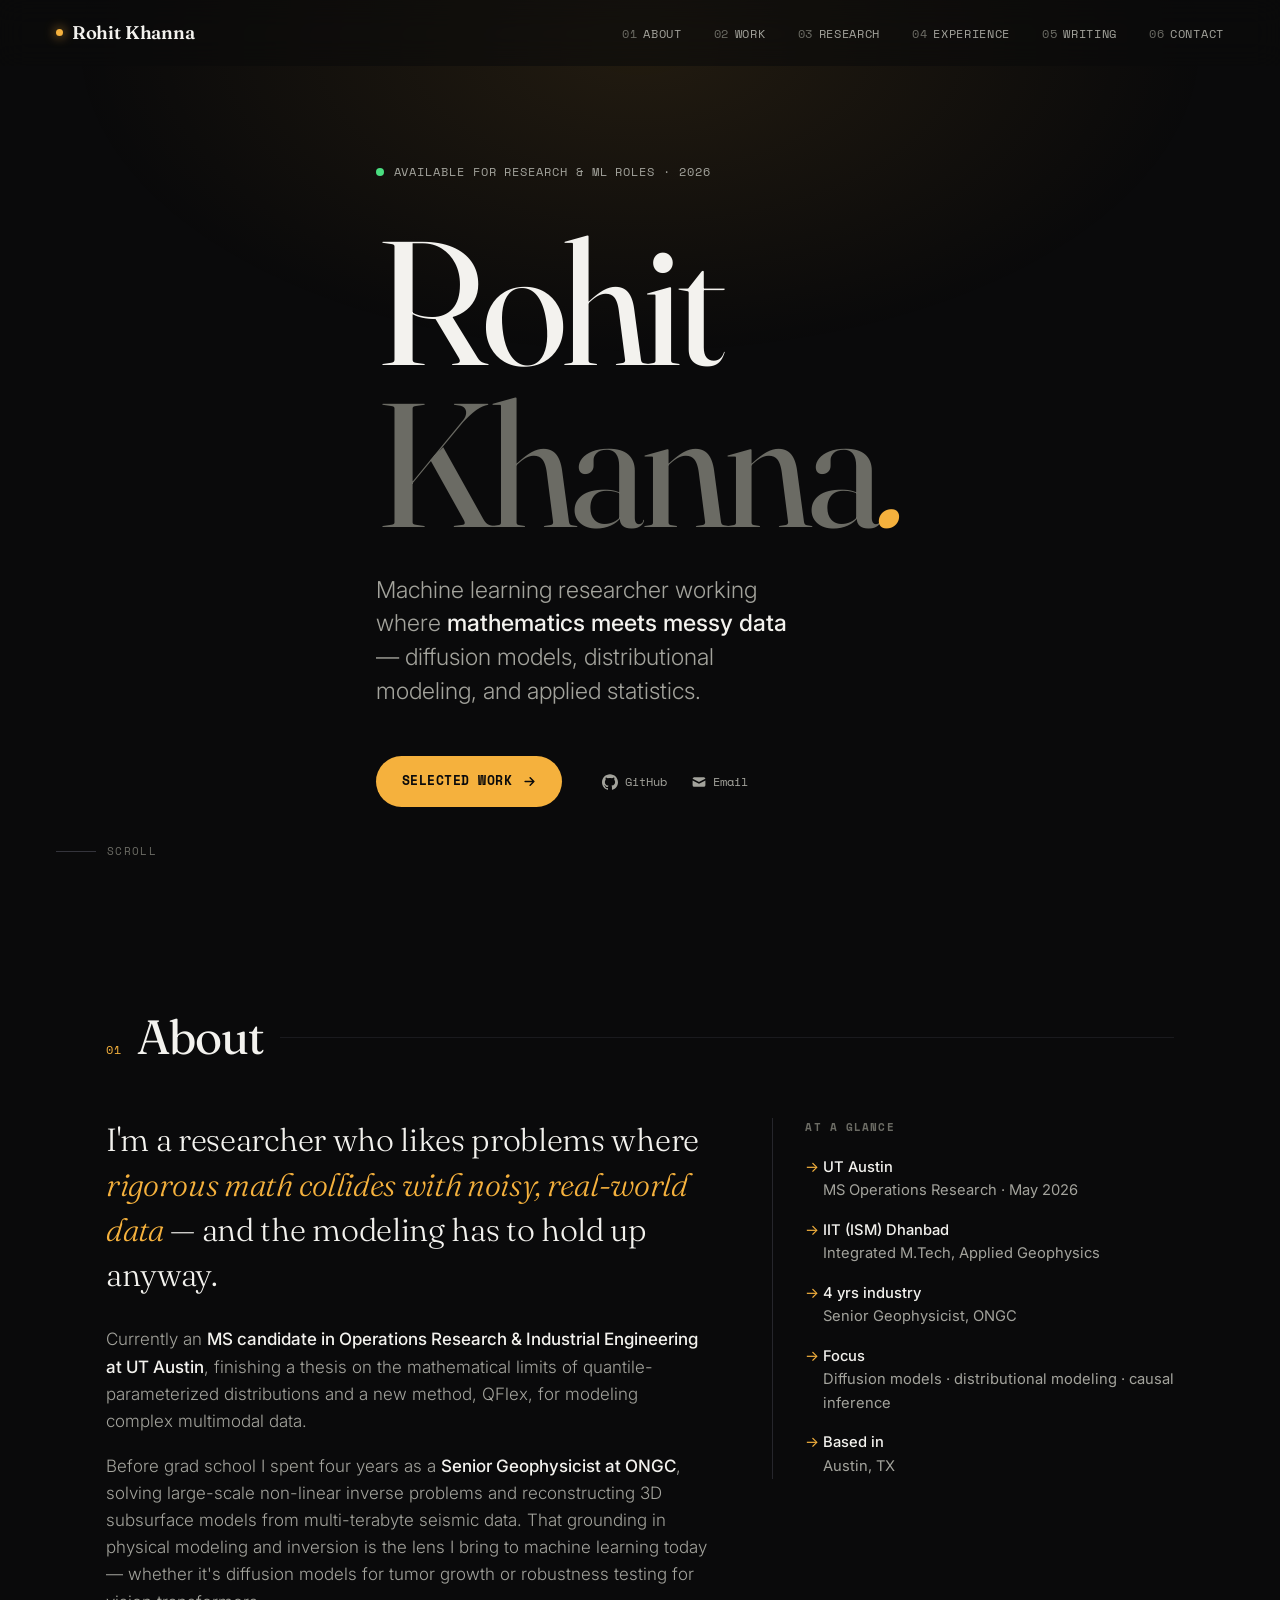
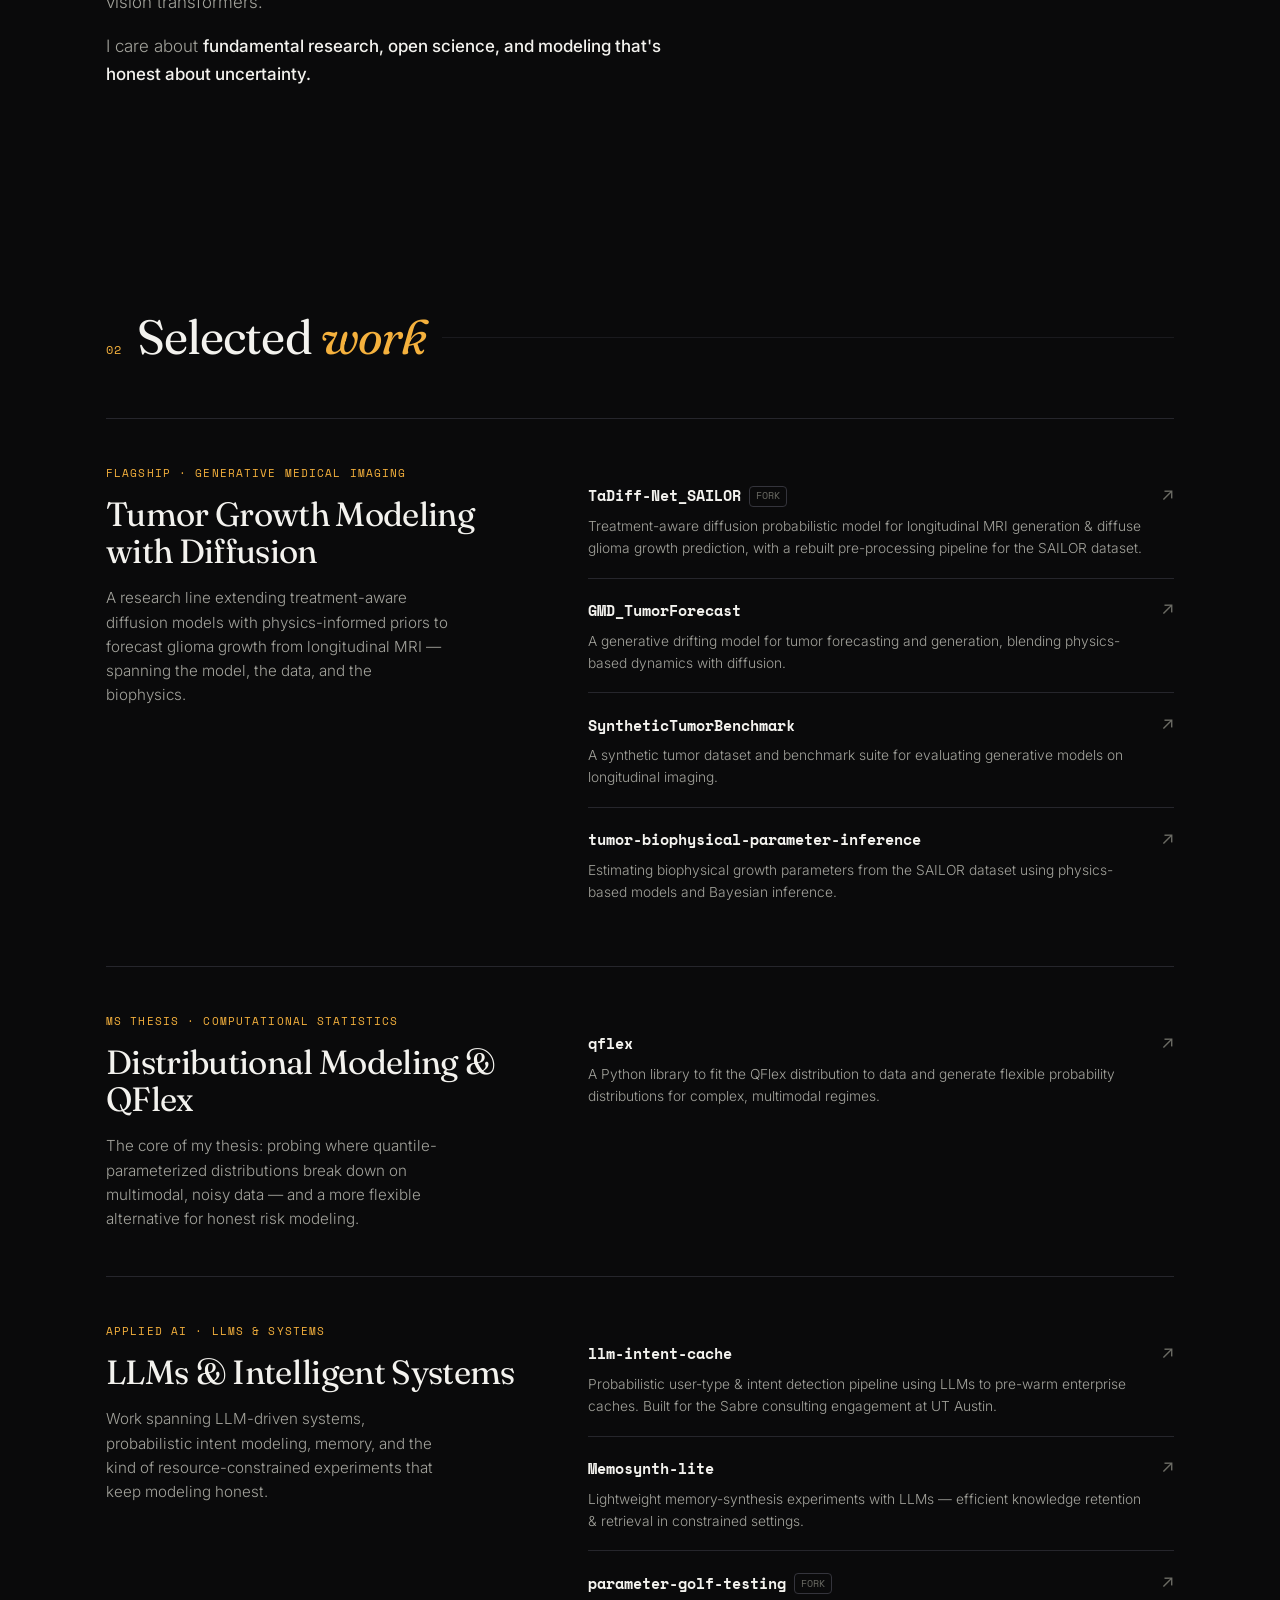
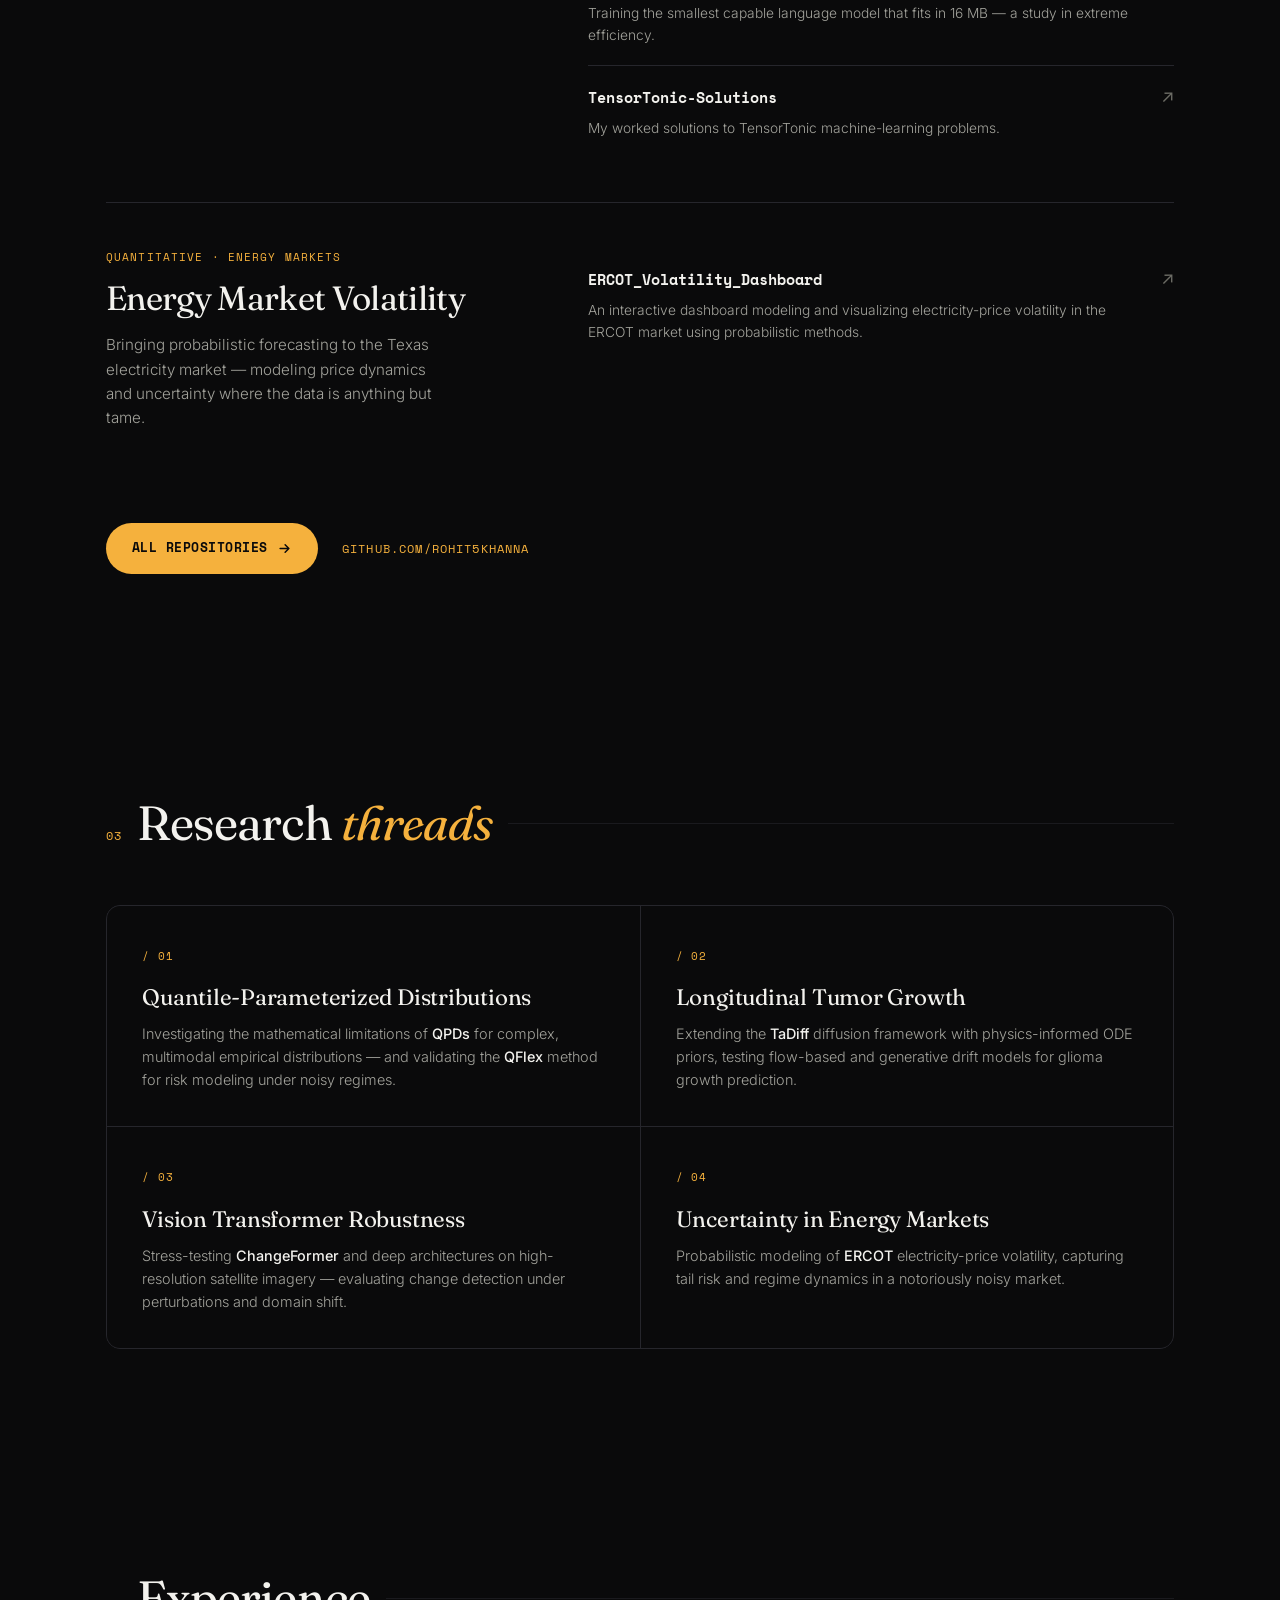
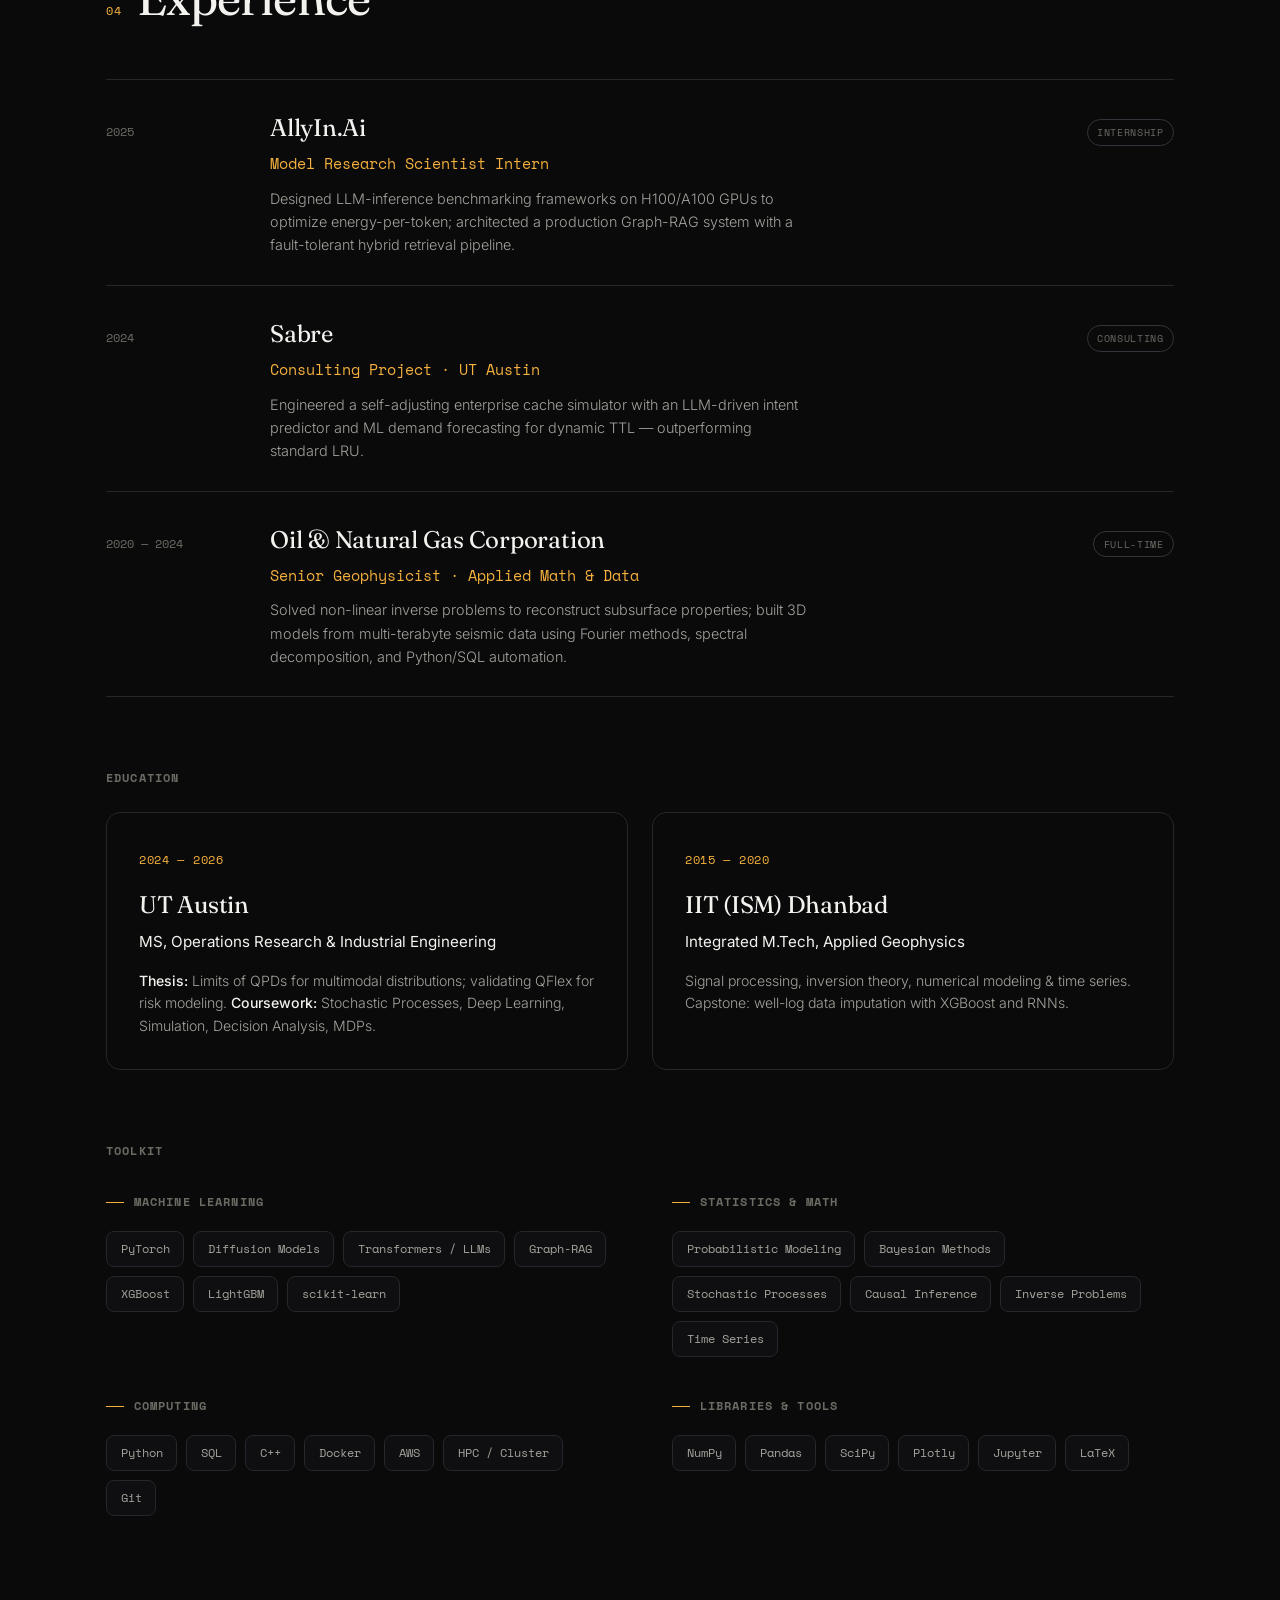
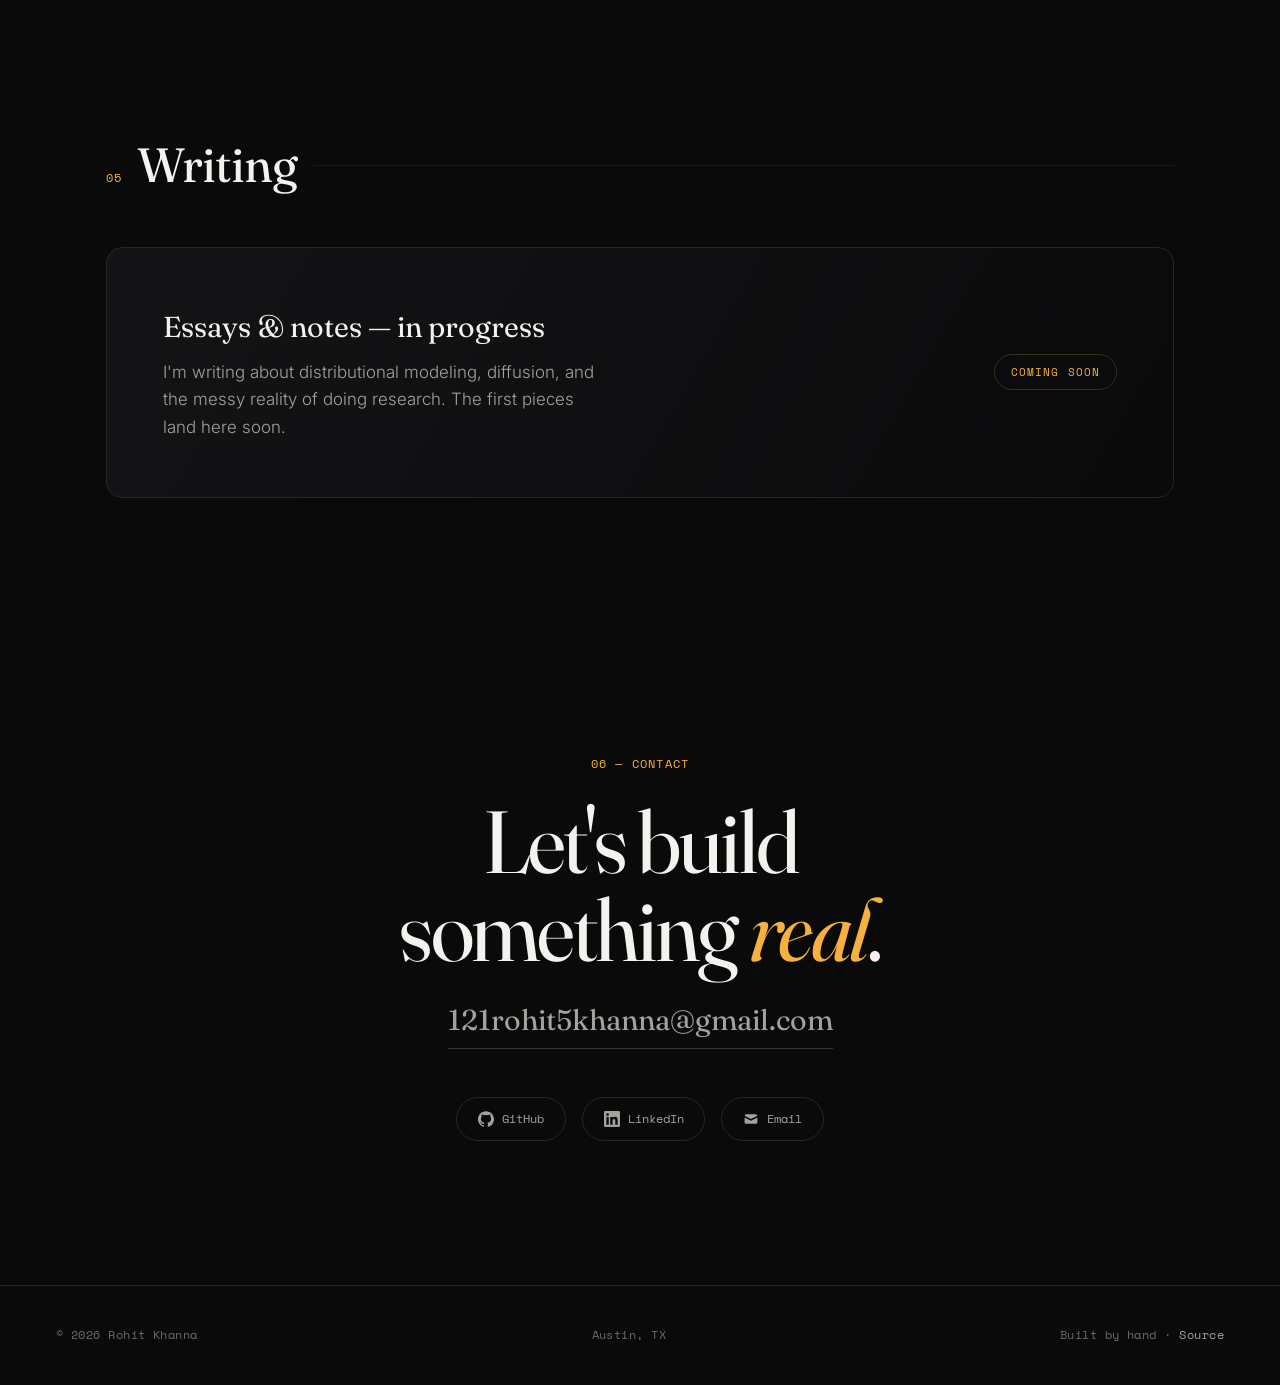
==== index.html @ d945bb0f "Personal site" ====
<!DOCTYPE html>
<html lang="en">
<head>
  <meta charset="UTF-8" />
  <meta name="viewport" content="width=device-width, initial-scale=1.0" />
  <title>Rohit Khanna — ML Researcher</title>
  <meta name="description" content="Rohit Khanna — Machine Learning researcher working where mathematics meets messy data. Diffusion models, distributional modeling, and applied statistics. MS Operations Research, UT Austin." />

  <meta property="og:title" content="Rohit Khanna — ML Researcher" />
  <meta property="og:description" content="Machine learning research at the intersection of computational statistics, diffusion models, and applied mathematics." />
  <meta property="og:type" content="website" />

  <link rel="preconnect" href="https://fonts.googleapis.com" />
  <link rel="preconnect" href="https://fonts.gstatic.com" crossorigin />
  <link href="https://fonts.googleapis.com/css2?family=Fraunces:opsz,wght@9..144,300;9..144,400;9..144,500;9..144,600;9..144,700&family=Inter:wght@300;400;500;600&family=Space+Mono:wght@400;700&display=swap" rel="stylesheet" />

  <style>
    /* ───────── Tokens ───────── */
    :root {
      --bg:       #0a0a0b;
      --bg-2:     #0f0f11;
      --surface:  #141417;
      --surface-2:#1a1a1f;
      --border:   #26262c;
      --border-2: #34343c;
      --text:     #f3f2ee;
      --muted:    #a3a39c;
      --faint:    #6b6b64;
      --accent:   #f5b13d;
      --accent-2: #ffce7a;
      --accent-dim:#3a2f17;
      --maxw:     1180px;
      --mono:     'Space Mono', ui-monospace, monospace;
      --serif:    'Fraunces', Georgia, serif;
      --sans:     'Inter', system-ui, sans-serif;
    }

    *, *::before, *::after { box-sizing: border-box; margin: 0; padding: 0; }
    html { scroll-behavior: smooth; -webkit-font-smoothing: antialiased; }
    body {
      background: var(--bg);
      color: var(--text);
      font-family: var(--sans);
      font-size: 17px;
      line-height: 1.6;
      overflow-x: hidden;
    }
    a { color: inherit; text-decoration: none; }
    ul { list-style: none; }
    ::selection { background: var(--accent); color: #0a0a0b; }

    /* ambient glow */
    body::before {
      content: '';
      position: fixed;
      top: -30vh; left: 50%;
      transform: translateX(-50%);
      width: 90vw; height: 70vh;
      background: radial-gradient(ellipse at center, rgba(245,177,61,.10), transparent 70%);
      pointer-events: none;
      z-index: 0;
    }

    .wrap { max-width: var(--maxw); margin: 0 auto; padding: 0 clamp(1.25rem, 5vw, 3.5rem); position: relative; z-index: 1; }

    .mono {
      font-family: var(--mono);
      font-size: .72rem;
      letter-spacing: .1em;
      text-transform: uppercase;
      color: var(--accent);
    }

    /* ───────── Nav ───────── */
    nav {
      position: fixed; top: 0; left: 0; right: 0;
      z-index: 100;
      display: flex; align-items: center; justify-content: space-between;
      padding: 1.1rem clamp(1.25rem, 5vw, 3.5rem);
      background: rgba(10,10,11,.6);
      backdrop-filter: blur(14px);
      border-bottom: 1px solid transparent;
      transition: border-color .3s, background .3s;
    }
    nav.scrolled { border-bottom-color: var(--border); background: rgba(10,10,11,.85); }
    .nav-mark {
      font-family: var(--serif);
      font-weight: 600;
      font-size: 1.15rem;
      letter-spacing: -.01em;
      display: flex; align-items: center; gap: .55rem;
    }
    .nav-mark .blip { width: 7px; height: 7px; border-radius: 50%; background: var(--accent); box-shadow: 0 0 12px var(--accent); }
    .nav-links { display: flex; gap: 2rem; align-items: center; }
    .nav-links a {
      font-family: var(--mono);
      font-size: .73rem;
      letter-spacing: .06em;
      text-transform: uppercase;
      color: var(--muted);
      transition: color .2s;
      position: relative;
    }
    .nav-links a::after {
      content: ''; position: absolute; left: 0; bottom: -5px;
      width: 0; height: 1px; background: var(--accent); transition: width .25s;
    }
    .nav-links a:hover { color: var(--text); }
    .nav-links a:hover::after { width: 100%; }
    .nav-num { color: var(--faint); margin-right: .35rem; }
    .hamburger { display: none; flex-direction: column; gap: 5px; cursor: pointer; padding: 4px; }
    .hamburger span { width: 24px; height: 2px; background: var(--text); border-radius: 2px; transition: .25s; }

    /* ───────── Hero ───────── */
    header {
      min-height: 100vh;
      display: flex; flex-direction: column; justify-content: center;
      padding: 8rem 0 4rem;
      position: relative;
    }
    .hero-status {
      display: inline-flex; align-items: center; gap: .6rem;
      font-family: var(--mono); font-size: .72rem; letter-spacing: .08em;
      color: var(--muted); margin-bottom: 2.5rem;
      text-transform: uppercase;
    }
    .pulse {
      width: 8px; height: 8px; border-radius: 50%; background: #4ade80;
      box-shadow: 0 0 0 0 rgba(74,222,128,.6);
      animation: pulse 2s infinite;
    }
    @keyframes pulse {
      0% { box-shadow: 0 0 0 0 rgba(74,222,128,.5); }
      70% { box-shadow: 0 0 0 8px rgba(74,222,128,0); }
      100% { box-shadow: 0 0 0 0 rgba(74,222,128,0); }
    }
    h1.hero-name {
      font-family: var(--serif);
      font-weight: 400;
      font-size: clamp(3.5rem, 14vw, 11rem);
      line-height: .92;
      letter-spacing: -.03em;
      margin-bottom: 1.8rem;
    }
    h1.hero-name .ln2 { color: var(--faint); }
    h1.hero-name .ln2 em { font-style: italic; color: var(--accent); }
    .hero-tag {
      font-size: clamp(1.05rem, 2.2vw, 1.45rem);
      color: var(--muted);
      max-width: 30ch;
      line-height: 1.45;
      margin-bottom: 3rem;
      font-weight: 300;
    }
    .hero-tag strong { color: var(--text); font-weight: 500; }
    .hero-row {
      display: flex; flex-wrap: wrap; gap: 2.5rem; align-items: center;
    }
    .btn {
      display: inline-flex; align-items: center; gap: .6rem;
      font-family: var(--mono); font-size: .8rem; letter-spacing: .04em;
      padding: .95rem 1.6rem; border-radius: 100px;
      background: var(--accent); color: #0a0a0b; font-weight: 700;
      transition: transform .2s, box-shadow .2s; text-transform: uppercase;
    }
    .btn:hover { transform: translateY(-2px); box-shadow: 0 10px 30px rgba(245,177,61,.25); }
    .btn svg { width: 15px; height: 15px; fill: currentColor; }
    .hero-socials { display: flex; gap: 1.5rem; }
    .hero-socials a {
      font-family: var(--mono); font-size: .76rem; color: var(--muted);
      display: inline-flex; align-items: center; gap: .4rem; transition: color .2s;
    }
    .hero-socials a:hover { color: var(--accent); }
    .hero-socials svg { width: 16px; height: 16px; fill: currentColor; }
    .scroll-cue {
      position: absolute; bottom: 2.5rem; left: clamp(1.25rem, 5vw, 3.5rem);
      font-family: var(--mono); font-size: .68rem; letter-spacing: .12em;
      color: var(--faint); text-transform: uppercase;
      display: flex; align-items: center; gap: .7rem;
    }
    .scroll-cue .line { width: 40px; height: 1px; background: var(--border-2); position: relative; overflow: hidden; }
    .scroll-cue .line::after { content:''; position:absolute; left:-40px; top:0; width:40px; height:1px; background: var(--accent); animation: slide 2.2s infinite; }
    @keyframes slide { 0%{left:-40px} 100%{left:40px} }

    /* ───────── Section scaffold ───────── */
    section { padding: 7rem 0; position: relative; }
    .sec-head { display: flex; align-items: baseline; gap: 1rem; margin-bottom: 3.5rem; }
    .sec-num {
      font-family: var(--mono); font-size: .78rem; color: var(--accent);
      letter-spacing: .05em;
    }
    .sec-title {
      font-family: var(--serif); font-weight: 400;
      font-size: clamp(1.9rem, 5vw, 3rem); line-height: 1.05;
      letter-spacing: -.02em;
    }
    .sec-title em { font-style: italic; color: var(--accent); }
    .rule { height: 1px; background: var(--border); flex: 1; align-self: center; opacity: .6; }

    /* ───────── About ───────── */
    .about-grid { display: grid; grid-template-columns: 1.5fr 1fr; gap: 4rem; align-items: start; }
    .about-lead {
      font-family: var(--serif); font-weight: 300;
      font-size: clamp(1.4rem, 3vw, 2rem); line-height: 1.4;
      letter-spacing: -.01em; margin-bottom: 1.8rem;
    }
    .about-lead em { font-style: italic; color: var(--accent); }
    .about-body p { color: var(--muted); font-weight: 300; margin-bottom: 1.1rem; }
    .about-body p:last-child { margin-bottom: 0; }
    .about-body strong { color: var(--text); font-weight: 500; }
    .about-side {
      border-left: 1px solid var(--border); padding-left: 2rem;
    }
    .about-side h4 { font-family: var(--mono); font-size: .7rem; letter-spacing: .1em; text-transform: uppercase; color: var(--faint); margin-bottom: 1.2rem; }
    .about-side ul { display: flex; flex-direction: column; gap: 1rem; }
    .about-side li { font-size: .92rem; color: var(--muted); padding-left: 1.1rem; position: relative; }
    .about-side li::before { content: '→'; position: absolute; left: 0; color: var(--accent); }
    .about-side li strong { color: var(--text); font-weight: 500; display: block; }

    /* ───────── Project clusters ───────── */
    .cluster { border-top: 1px solid var(--border); padding: 2.8rem 0; }
    .cluster:last-of-type { border-bottom: 1px solid var(--border); }
    .cluster-grid { display: grid; grid-template-columns: 0.85fr 1.15fr; gap: 3rem; }
    .cluster-head .cluster-kicker { font-family: var(--mono); font-size: .7rem; letter-spacing: .1em; text-transform: uppercase; color: var(--accent); margin-bottom: .9rem; display:block; }
    .cluster-head h3 {
      font-family: var(--serif); font-weight: 400;
      font-size: clamp(1.5rem, 3.2vw, 2.1rem); line-height: 1.1;
      letter-spacing: -.02em; margin-bottom: 1rem;
    }
    .cluster-head p { color: var(--muted); font-size: .95rem; font-weight: 300; max-width: 38ch; }
    .repo-list { display: flex; flex-direction: column; }
    .repo {
      display: flex; align-items: flex-start; gap: 1rem;
      padding: 1.15rem 0; border-bottom: 1px solid var(--border);
      transition: padding-left .25s; position: relative;
    }
    .repo:last-child { border-bottom: none; }
    .repo::before {
      content: ''; position: absolute; left: -1rem; top: 50%; transform: translateY(-50%);
      width: 0; height: 60%; background: var(--accent); transition: width .25s; border-radius: 2px;
    }
    .repo:hover { padding-left: 1rem; }
    .repo:hover::before { width: 3px; }
    .repo-main { flex: 1; min-width: 0; }
    .repo-name {
      font-family: var(--mono); font-size: .92rem; font-weight: 700;
      color: var(--text); display: inline-flex; align-items: center; gap: .5rem;
      transition: color .2s;
    }
    .repo:hover .repo-name { color: var(--accent); }
    .repo-fork { font-family: var(--mono); font-size: .6rem; font-weight: 400; padding: .12rem .4rem; border: 1px solid var(--border-2); border-radius: 4px; color: var(--faint); text-transform: uppercase; }
    .repo-desc { font-size: .86rem; color: var(--muted); font-weight: 300; margin-top: .35rem; }
    .repo-arrow { color: var(--faint); transition: transform .25s, color .2s; font-size: 1.1rem; line-height: 1; padding-top: .15rem; }
    .repo:hover .repo-arrow { color: var(--accent); transform: translate(3px,-3px); }

    .projects-foot { margin-top: 3rem; display: flex; align-items: center; gap: 1.5rem; flex-wrap: wrap; }

    /* ───────── Research threads ───────── */
    .threads { display: grid; grid-template-columns: repeat(2, 1fr); gap: 1px; background: var(--border); border: 1px solid var(--border); border-radius: 14px; overflow: hidden; }
    .thread { background: var(--bg); padding: 2.2rem; transition: background .3s; position: relative; }
    .thread:hover { background: var(--surface); }
    .thread .t-idx { font-family: var(--mono); font-size: .7rem; color: var(--accent); letter-spacing: .08em; }
    .thread h3 { font-family: var(--serif); font-weight: 400; font-size: 1.4rem; line-height: 1.2; margin: 1rem 0 .7rem; letter-spacing: -.01em; }
    .thread p { color: var(--muted); font-size: .9rem; font-weight: 300; }
    .thread p strong { color: var(--text); font-weight: 500; }

    /* ───────── Experience ───────── */
    .xp { border-top: 1px solid var(--border); }
    .xp-row {
      display: grid; grid-template-columns: 140px 1fr auto; gap: 1.5rem;
      align-items: baseline; padding: 1.8rem 0; border-bottom: 1px solid var(--border);
      transition: padding-left .25s; position: relative;
    }
    .xp-row::before { content:''; position:absolute; left:-1rem; top:0; bottom:0; width:0; background: var(--accent-dim); transition: width .3s; z-index: -1; }
    .xp-row:hover { padding-left: 1rem; }
    .xp-year { font-family: var(--mono); font-size: .76rem; color: var(--faint); }
    .xp-mid .xp-co { font-family: var(--serif); font-size: 1.5rem; font-weight: 400; letter-spacing: -.01em; }
    .xp-mid .xp-role { font-size: .92rem; color: var(--accent); font-family: var(--mono); margin-top: .3rem; }
    .xp-mid .xp-note { font-size: .9rem; color: var(--muted); font-weight: 300; margin-top: .7rem; max-width: 60ch; }
    .xp-tag { font-family: var(--mono); font-size: .65rem; text-transform: uppercase; letter-spacing: .06em; color: var(--faint); border: 1px solid var(--border-2); padding: .25rem .6rem; border-radius: 100px; white-space: nowrap; }

    /* ───────── Education ───────── */
    .edu-grid { display: grid; grid-template-columns: 1fr 1fr; gap: 1.5rem; }
    .edu { border: 1px solid var(--border); border-radius: 14px; padding: 2rem; transition: border-color .3s, transform .3s; }
    .edu:hover { border-color: var(--border-2); transform: translateY(-3px); }
    .edu .edu-year { font-family: var(--mono); font-size: .72rem; color: var(--accent); letter-spacing: .06em; }
    .edu h3 { font-family: var(--serif); font-size: 1.5rem; font-weight: 400; margin: .9rem 0 .3rem; letter-spacing: -.01em; }
    .edu .edu-deg { font-size: .95rem; color: var(--text); margin-bottom: 1rem; }
    .edu p { font-size: .88rem; color: var(--muted); font-weight: 300; }
    .edu p strong { color: var(--text); font-weight: 500; }

    /* ───────── Skills ───────── */
    .skills-grid { display: grid; grid-template-columns: repeat(2, 1fr); gap: 2.5rem 4rem; }
    .skills-group h4 { font-family: var(--mono); font-size: .72rem; letter-spacing: .1em; text-transform: uppercase; color: var(--faint); margin-bottom: 1.2rem; display:flex; align-items:center; gap:.6rem; }
    .skills-group h4::before { content:''; width: 18px; height: 1px; background: var(--accent); }
    .chips { display: flex; flex-wrap: wrap; gap: .55rem; }
    .chip {
      font-family: var(--mono); font-size: .78rem; color: var(--muted);
      padding: .45rem .85rem; border: 1px solid var(--border); border-radius: 8px;
      transition: all .2s; background: var(--bg-2);
    }
    .chip:hover { border-color: var(--accent); color: var(--accent); transform: translateY(-2px); }

    /* ───────── Writing ───────── */
    .writing-box {
      border: 1px solid var(--border); border-radius: 16px; padding: 3.5rem;
      display: flex; align-items: center; justify-content: space-between; gap: 2rem;
      background: linear-gradient(120deg, var(--surface), var(--bg));
      flex-wrap: wrap;
    }
    .writing-box h3 { font-family: var(--serif); font-size: 1.8rem; font-weight: 400; margin-bottom: .6rem; }
    .writing-box p { color: var(--muted); font-weight: 300; max-width: 44ch; }
    .writing-box .wb-soon { font-family: var(--mono); font-size: .7rem; letter-spacing: .1em; text-transform: uppercase; color: var(--accent); border: 1px solid var(--accent-dim); padding: .5rem 1rem; border-radius: 100px; white-space: nowrap; }

    /* ───────── Contact ───────── */
    #contact { text-align: center; padding: 9rem 0; }
    #contact .c-kicker { font-family: var(--mono); font-size: .75rem; letter-spacing: .1em; text-transform: uppercase; color: var(--accent); margin-bottom: 1.5rem; }
    #contact h2 {
      font-family: var(--serif); font-weight: 400;
      font-size: clamp(2.5rem, 8vw, 5.5rem); line-height: 1; letter-spacing: -.03em; margin-bottom: 1.5rem;
    }
    #contact h2 em { font-style: italic; color: var(--accent); }
    .c-mail {
      display: inline-block; font-family: var(--serif); font-size: clamp(1.2rem, 3vw, 1.8rem);
      color: var(--muted); border-bottom: 1px solid var(--border-2); padding-bottom: .3rem;
      transition: color .2s, border-color .2s; margin-bottom: 3rem;
    }
    .c-mail:hover { color: var(--accent); border-color: var(--accent); }
    .c-socials { display: flex; justify-content: center; gap: 1rem; flex-wrap: wrap; }
    .c-soc {
      display: inline-flex; align-items: center; gap: .5rem;
      font-family: var(--mono); font-size: .78rem; color: var(--muted);
      padding: .7rem 1.3rem; border: 1px solid var(--border); border-radius: 100px; transition: all .2s;
    }
    .c-soc:hover { border-color: var(--accent); color: var(--accent); }
    .c-soc svg { width: 16px; height: 16px; fill: currentColor; }

    /* ───────── Footer ───────── */
    footer {
      border-top: 1px solid var(--border); padding: 2.5rem clamp(1.25rem,5vw,3.5rem);
      display: flex; justify-content: space-between; align-items: center; gap: 1rem; flex-wrap: wrap;
      font-family: var(--mono); font-size: .72rem; color: var(--faint); letter-spacing: .04em;
    }
    footer a { color: var(--muted); }
    footer a:hover { color: var(--accent); }

    /* ───────── Reveal anim ───────── */
    .reveal { opacity: 0; transform: translateY(24px); transition: opacity .7s cubic-bezier(.2,.7,.2,1), transform .7s cubic-bezier(.2,.7,.2,1); }
    .reveal.in { opacity: 1; transform: none; }

    /* ───────── Responsive ───────── */
    @media (max-width: 860px) {
      .about-grid, .cluster-grid, .threads, .edu-grid, .skills-grid { grid-template-columns: 1fr; }
      .about-side { border-left: none; border-top: 1px solid var(--border); padding-left: 0; padding-top: 2rem; }
      .cluster-grid { gap: 1.5rem; }
      .xp-row { grid-template-columns: 1fr; gap: .5rem; }
      .xp-tag { justify-self: start; }
    }
    @media (max-width: 640px) {
      .nav-links { display: none; }
      .nav-links.open {
        display: flex; flex-direction: column; gap: 1.4rem;
        position: absolute; top: 100%; left: 0; right: 0;
        background: var(--bg-2); padding: 1.8rem; border-bottom: 1px solid var(--border);
      }
      .hamburger { display: flex; }
      .hero-row { gap: 1.5rem; }
    }
    @media (prefers-reduced-motion: reduce) {
      .reveal { opacity: 1; transform: none; transition: none; }
      .pulse, .scroll-cue .line::after { animation: none; }
      html { scroll-behavior: auto; }
    }
  </style>
</head>
<body>

<!-- ───── Nav ───── -->
<nav id="nav">
  <a href="#top" class="nav-mark"><span class="blip"></span>Rohit Khanna</a>
  <ul class="nav-links" id="navLinks">
    <li><a href="#about"><span class="nav-num">01</span>About</a></li>
    <li><a href="#work"><span class="nav-num">02</span>Work</a></li>
    <li><a href="#research"><span class="nav-num">03</span>Research</a></li>
    <li><a href="#experience"><span class="nav-num">04</span>Experience</a></li>
    <li><a href="#writing"><span class="nav-num">05</span>Writing</a></li>
    <li><a href="#contact"><span class="nav-num">06</span>Contact</a></li>
  </ul>
  <div class="hamburger" id="hamburger" onclick="toggleNav()"><span></span><span></span><span></span></div>
</nav>

<!-- ───── Hero ───── -->
<header id="top">
  <div class="wrap">
    <div class="hero-status"><span class="pulse"></span> Available for research & ML roles · 2026</div>
    <h1 class="hero-name">
      Rohit<br/>
      <span class="ln2">Khanna<em>.</em></span>
    </h1>
    <p class="hero-tag">
      Machine learning researcher working where <strong>mathematics meets messy data</strong> — diffusion models, distributional modeling, and applied statistics.
    </p>
    <div class="hero-row">
      <a href="#work" class="btn">
        Selected Work
        <svg viewBox="0 0 24 24"><path d="M5 12h14M13 6l6 6-6 6" stroke="currentColor" stroke-width="2.4" fill="none" stroke-linecap="round" stroke-linejoin="round"/></svg>
      </a>
      <div class="hero-socials">
        <a href="https://github.com/rohit5khanna" target="_blank" rel="noopener">
          <svg viewBox="0 0 24 24"><path d="M12 .297c-6.63 0-12 5.373-12 12 0 5.303 3.438 9.8 8.205 11.385.6.113.82-.258.82-.577 0-.285-.01-1.04-.015-2.04-3.338.724-4.042-1.61-4.042-1.61C4.422 18.07 3.633 17.7 3.633 17.7c-1.087-.744.084-.729.084-.729 1.205.084 1.838 1.236 1.838 1.236 1.07 1.835 2.809 1.305 3.495.998.108-.776.417-1.305.76-1.605-2.665-.3-5.466-1.332-5.466-5.93 0-1.31.465-2.38 1.235-3.22-.135-.303-.54-1.523.105-3.176 0 0 1.005-.322 3.3 1.23.96-.267 1.98-.399 3-.405 1.02.006 2.04.138 3 .405 2.28-1.552 3.285-1.23 3.285-1.23.645 1.653.24 2.873.12 3.176.765.84 1.23 1.91 1.23 3.22 0 4.61-2.805 5.625-5.475 5.92.42.36.81 1.096.81 2.22 0 1.606-.015 2.896-.015 3.286 0 .315.21.69.825.57C20.565 22.092 24 17.592 24 12.297c0-6.627-5.373-12-12-12"/></svg>
          GitHub
        </a>
        <a href="mailto:121rohit5khanna@gmail.com">
          <svg viewBox="0 0 20 20"><path d="M2.003 5.884L10 9.882l7.997-3.998A2 2 0 0016 4H4a2 2 0 00-1.997 1.884z"/><path d="M18 8.118l-8 4-8-4V14a2 2 0 002 2h12a2 2 0 002-2V8.118z"/></svg>
          Email
        </a>
      </div>
    </div>
  </div>
  <div class="scroll-cue"><span class="line"></span> Scroll</div>
</header>

<!-- ───── About ───── -->
<section id="about">
  <div class="wrap">
    <div class="sec-head reveal">
      <span class="sec-num">01</span>
      <h2 class="sec-title">About</h2>
      <span class="rule"></span>
    </div>
    <div class="about-grid">
      <div class="reveal">
        <p class="about-lead">
          I'm a researcher who likes problems where <em>rigorous math collides with noisy, real-world data</em> — and the modeling has to hold up anyway.
        </p>
        <div class="about-body">
          <p>
            Currently an <strong>MS candidate in Operations Research & Industrial Engineering at UT Austin</strong>, finishing a thesis on the mathematical limits of quantile-parameterized distributions and a new method, QFlex, for modeling complex multimodal data.
          </p>
          <p>
            Before grad school I spent four years as a <strong>Senior Geophysicist at ONGC</strong>, solving large-scale non-linear inverse problems and reconstructing 3D subsurface models from multi-terabyte seismic data. That grounding in physical modeling and inversion is the lens I bring to machine learning today — whether it's diffusion models for tumor growth or robustness testing for vision transformers.
          </p>
          <p>
            I care about <strong>fundamental research, open science, and modeling that's honest about uncertainty.</strong>
          </p>
        </div>
      </div>
      <div class="about-side reveal">
        <h4>At a glance</h4>
        <ul>
          <li><strong>UT Austin</strong> MS Operations Research · May 2026</li>
          <li><strong>IIT (ISM) Dhanbad</strong> Integrated M.Tech, Applied Geophysics</li>
          <li><strong>4 yrs industry</strong> Senior Geophysicist, ONGC</li>
          <li><strong>Focus</strong> Diffusion models · distributional modeling · causal inference</li>
          <li><strong>Based in</strong> Austin, TX</li>
        </ul>
      </div>
    </div>
  </div>
</section>

<!-- ───── Work (grouped clusters) ───── -->
<section id="work">
  <div class="wrap">
    <div class="sec-head reveal">
      <span class="sec-num">02</span>
      <h2 class="sec-title">Selected <em>work</em></h2>
      <span class="rule"></span>
    </div>

    <!-- Cluster 1: Tumor / Diffusion -->
    <div class="cluster reveal">
      <div class="cluster-grid">
        <div class="cluster-head">
          <span class="cluster-kicker">Flagship · Generative Medical Imaging</span>
          <h3>Tumor Growth Modeling with Diffusion</h3>
          <p>A research line extending treatment-aware diffusion models with physics-informed priors to forecast glioma growth from longitudinal MRI — spanning the model, the data, and the biophysics.</p>
        </div>
        <div class="repo-list">
          <a href="https://github.com/rohit5khanna/TaDiff-Net_SAILOR" target="_blank" rel="noopener" class="repo">
            <div class="repo-main">
              <span class="repo-name">TaDiff-Net_SAILOR <span class="repo-fork">fork</span></span>
              <div class="repo-desc">Treatment-aware diffusion probabilistic model for longitudinal MRI generation & diffuse glioma growth prediction, with a rebuilt pre-processing pipeline for the SAILOR dataset.</div>
            </div>
            <span class="repo-arrow">↗</span>
          </a>
          <a href="https://github.com/rohit5khanna/GMD_TumorForecast" target="_blank" rel="noopener" class="repo">
            <div class="repo-main">
              <span class="repo-name">GMD_TumorForecast</span>
              <div class="repo-desc">A generative drifting model for tumor forecasting and generation, blending physics-based dynamics with diffusion.</div>
            </div>
            <span class="repo-arrow">↗</span>
          </a>
          <a href="https://github.com/rohit5khanna/SyntheticTumorBenchmark" target="_blank" rel="noopener" class="repo">
            <div class="repo-main">
              <span class="repo-name">SyntheticTumorBenchmark</span>
              <div class="repo-desc">A synthetic tumor dataset and benchmark suite for evaluating generative models on longitudinal imaging.</div>
            </div>
            <span class="repo-arrow">↗</span>
          </a>
          <a href="https://github.com/rohit5khanna/tumor-biophysical-parameter-inference" target="_blank" rel="noopener" class="repo">
            <div class="repo-main">
              <span class="repo-name">tumor-biophysical-parameter-inference</span>
              <div class="repo-desc">Estimating biophysical growth parameters from the SAILOR dataset using physics-based models and Bayesian inference.</div>
            </div>
            <span class="repo-arrow">↗</span>
          </a>
        </div>
      </div>
    </div>

    <!-- Cluster 2: Distributional modeling -->
    <div class="cluster reveal">
      <div class="cluster-grid">
        <div class="cluster-head">
          <span class="cluster-kicker">MS Thesis · Computational Statistics</span>
          <h3>Distributional Modeling &amp; QFlex</h3>
          <p>The core of my thesis: probing where quantile-parameterized distributions break down on multimodal, noisy data — and a more flexible alternative for honest risk modeling.</p>
        </div>
        <div class="repo-list">
          <a href="https://github.com/rohit5khanna/qflex" target="_blank" rel="noopener" class="repo">
            <div class="repo-main">
              <span class="repo-name">qflex</span>
              <div class="repo-desc">A Python library to fit the QFlex distribution to data and generate flexible probability distributions for complex, multimodal regimes.</div>
            </div>
            <span class="repo-arrow">↗</span>
          </a>
        </div>
      </div>
    </div>

    <!-- Cluster 3: LLMs & systems -->
    <div class="cluster reveal">
      <div class="cluster-grid">
        <div class="cluster-head">
          <span class="cluster-kicker">Applied AI · LLMs &amp; Systems</span>
          <h3>LLMs &amp; Intelligent Systems</h3>
          <p>Work spanning LLM-driven systems, probabilistic intent modeling, memory, and the kind of resource-constrained experiments that keep modeling honest.</p>
        </div>
        <div class="repo-list">
          <a href="https://github.com/rohit5khanna/llm-intent-cache" target="_blank" rel="noopener" class="repo">
            <div class="repo-main">
              <span class="repo-name">llm-intent-cache</span>
              <div class="repo-desc">Probabilistic user-type & intent detection pipeline using LLMs to pre-warm enterprise caches. Built for the Sabre consulting engagement at UT Austin.</div>
            </div>
            <span class="repo-arrow">↗</span>
          </a>
          <a href="https://github.com/rohit5khanna/Memosynth--lite" target="_blank" rel="noopener" class="repo">
            <div class="repo-main">
              <span class="repo-name">Memosynth-lite</span>
              <div class="repo-desc">Lightweight memory-synthesis experiments with LLMs — efficient knowledge retention & retrieval in constrained settings.</div>
            </div>
            <span class="repo-arrow">↗</span>
          </a>
          <a href="https://github.com/rohit5khanna/parameter-golf-testing" target="_blank" rel="noopener" class="repo">
            <div class="repo-main">
              <span class="repo-name">parameter-golf-testing <span class="repo-fork">fork</span></span>
              <div class="repo-desc">Training the smallest capable language model that fits in 16&nbsp;MB — a study in extreme efficiency.</div>
            </div>
            <span class="repo-arrow">↗</span>
          </a>
          <a href="https://github.com/rohit5khanna/TensorTonic-Solutions" target="_blank" rel="noopener" class="repo">
            <div class="repo-main">
              <span class="repo-name">TensorTonic-Solutions</span>
              <div class="repo-desc">My worked solutions to TensorTonic machine-learning problems.</div>
            </div>
            <span class="repo-arrow">↗</span>
          </a>
        </div>
      </div>
    </div>

    <!-- Cluster 4: Energy markets -->
    <div class="cluster reveal">
      <div class="cluster-grid">
        <div class="cluster-head">
          <span class="cluster-kicker">Quantitative · Energy Markets</span>
          <h3>Energy Market Volatility</h3>
          <p>Bringing probabilistic forecasting to the Texas electricity market — modeling price dynamics and uncertainty where the data is anything but tame.</p>
        </div>
        <div class="repo-list">
          <a href="https://github.com/rohit5khanna/ERCOT_Volatility_Dashboard" target="_blank" rel="noopener" class="repo">
            <div class="repo-main">
              <span class="repo-name">ERCOT_Volatility_Dashboard</span>
              <div class="repo-desc">An interactive dashboard modeling and visualizing electricity-price volatility in the ERCOT market using probabilistic methods.</div>
            </div>
            <span class="repo-arrow">↗</span>
          </a>
        </div>
      </div>
    </div>

    <div class="projects-foot reveal">
      <a href="https://github.com/rohit5khanna" target="_blank" rel="noopener" class="btn">
        All repositories
        <svg viewBox="0 0 24 24"><path d="M5 12h14M13 6l6 6-6 6" stroke="currentColor" stroke-width="2.4" fill="none" stroke-linecap="round" stroke-linejoin="round"/></svg>
      </a>
      <span class="mono">github.com/rohit5khanna</span>
    </div>
  </div>
</section>

<!-- ───── Research ───── -->
<section id="research">
  <div class="wrap">
    <div class="sec-head reveal">
      <span class="sec-num">03</span>
      <h2 class="sec-title">Research <em>threads</em></h2>
      <span class="rule"></span>
    </div>
    <div class="threads reveal">
      <div class="thread">
        <span class="t-idx">/ 01</span>
        <h3>Quantile-Parameterized Distributions</h3>
        <p>Investigating the mathematical limitations of <strong>QPDs</strong> for complex, multimodal empirical distributions — and validating the <strong>QFlex</strong> method for risk modeling under noisy regimes.</p>
      </div>
      <div class="thread">
        <span class="t-idx">/ 02</span>
        <h3>Longitudinal Tumor Growth</h3>
        <p>Extending the <strong>TaDiff</strong> diffusion framework with physics-informed ODE priors, testing flow-based and generative drift models for glioma growth prediction.</p>
      </div>
      <div class="thread">
        <span class="t-idx">/ 03</span>
        <h3>Vision Transformer Robustness</h3>
        <p>Stress-testing <strong>ChangeFormer</strong> and deep architectures on high-resolution satellite imagery — evaluating change detection under perturbations and domain shift.</p>
      </div>
      <div class="thread">
        <span class="t-idx">/ 04</span>
        <h3>Uncertainty in Energy Markets</h3>
        <p>Probabilistic modeling of <strong>ERCOT</strong> electricity-price volatility, capturing tail risk and regime dynamics in a notoriously noisy market.</p>
      </div>
    </div>
  </div>
</section>

<!-- ───── Experience ───── -->
<section id="experience">
  <div class="wrap">
    <div class="sec-head reveal">
      <span class="sec-num">04</span>
      <h2 class="sec-title">Experience</h2>
      <span class="rule"></span>
    </div>
    <div class="xp reveal">
      <div class="xp-row">
        <div class="xp-year">2025</div>
        <div class="xp-mid">
          <div class="xp-co">AllyIn.Ai</div>
          <div class="xp-role">Model Research Scientist Intern</div>
          <div class="xp-note">Designed LLM-inference benchmarking frameworks on H100/A100 GPUs to optimize energy-per-token; architected a production Graph-RAG system with a fault-tolerant hybrid retrieval pipeline.</div>
        </div>
        <div class="xp-tag">Internship</div>
      </div>
      <div class="xp-row">
        <div class="xp-year">2024</div>
        <div class="xp-mid">
          <div class="xp-co">Sabre</div>
          <div class="xp-role">Consulting Project · UT Austin</div>
          <div class="xp-note">Engineered a self-adjusting enterprise cache simulator with an LLM-driven intent predictor and ML demand forecasting for dynamic TTL — outperforming standard LRU.</div>
        </div>
        <div class="xp-tag">Consulting</div>
      </div>
      <div class="xp-row">
        <div class="xp-year">2020 — 2024</div>
        <div class="xp-mid">
          <div class="xp-co">Oil &amp; Natural Gas Corporation</div>
          <div class="xp-role">Senior Geophysicist · Applied Math &amp; Data</div>
          <div class="xp-note">Solved non-linear inverse problems to reconstruct subsurface properties; built 3D models from multi-terabyte seismic data using Fourier methods, spectral decomposition, and Python/SQL automation.</div>
        </div>
        <div class="xp-tag">Full-time</div>
      </div>
    </div>

    <!-- Education -->
    <div style="margin-top:4.5rem;" class="reveal">
      <h4 class="mono" style="margin-bottom:1.5rem;color:var(--faint);">Education</h4>
      <div class="edu-grid">
        <div class="edu">
          <span class="edu-year">2024 — 2026</span>
          <h3>UT Austin</h3>
          <div class="edu-deg">MS, Operations Research &amp; Industrial Engineering</div>
          <p><strong>Thesis:</strong> Limits of QPDs for multimodal distributions; validating QFlex for risk modeling. <strong>Coursework:</strong> Stochastic Processes, Deep Learning, Simulation, Decision Analysis, MDPs.</p>
        </div>
        <div class="edu">
          <span class="edu-year">2015 — 2020</span>
          <h3>IIT (ISM) Dhanbad</h3>
          <div class="edu-deg">Integrated M.Tech, Applied Geophysics</div>
          <p>Signal processing, inversion theory, numerical modeling & time series. Capstone: well-log data imputation with XGBoost and RNNs.</p>
        </div>
      </div>
    </div>

    <!-- Skills -->
    <div style="margin-top:4.5rem;" class="reveal">
      <h4 class="mono" style="margin-bottom:2rem;color:var(--faint);">Toolkit</h4>
      <div class="skills-grid">
        <div class="skills-group">
          <h4>Machine Learning</h4>
          <div class="chips">
            <span class="chip">PyTorch</span><span class="chip">Diffusion Models</span><span class="chip">Transformers / LLMs</span><span class="chip">Graph-RAG</span><span class="chip">XGBoost</span><span class="chip">LightGBM</span><span class="chip">scikit-learn</span>
          </div>
        </div>
        <div class="skills-group">
          <h4>Statistics &amp; Math</h4>
          <div class="chips">
            <span class="chip">Probabilistic Modeling</span><span class="chip">Bayesian Methods</span><span class="chip">Stochastic Processes</span><span class="chip">Causal Inference</span><span class="chip">Inverse Problems</span><span class="chip">Time Series</span>
          </div>
        </div>
        <div class="skills-group">
          <h4>Computing</h4>
          <div class="chips">
            <span class="chip">Python</span><span class="chip">SQL</span><span class="chip">C++</span><span class="chip">Docker</span><span class="chip">AWS</span><span class="chip">HPC / Cluster</span><span class="chip">Git</span>
          </div>
        </div>
        <div class="skills-group">
          <h4>Libraries &amp; Tools</h4>
          <div class="chips">
            <span class="chip">NumPy</span><span class="chip">Pandas</span><span class="chip">SciPy</span><span class="chip">Plotly</span><span class="chip">Jupyter</span><span class="chip">LaTeX</span>
          </div>
        </div>
      </div>
    </div>
  </div>
</section>

<!-- ───── Writing ───── -->
<section id="writing">
  <div class="wrap">
    <div class="sec-head reveal">
      <span class="sec-num">05</span>
      <h2 class="sec-title">Writing</h2>
      <span class="rule"></span>
    </div>
    <div class="writing-box reveal">
      <div>
        <h3>Essays &amp; notes — in progress</h3>
        <p>I'm writing about distributional modeling, diffusion, and the messy reality of doing research. The first pieces land here soon.</p>
      </div>
      <span class="wb-soon">Coming soon</span>
    </div>
  </div>
</section>

<!-- ───── Contact ───── -->
<section id="contact">
  <div class="wrap">
    <p class="c-kicker reveal">06 — Contact</p>
    <h2 class="reveal">Let's build<br/>something <em>real</em>.</h2>
    <a href="mailto:121rohit5khanna@gmail.com" class="c-mail reveal">121rohit5khanna@gmail.com</a>
    <div class="c-socials reveal">
      <a href="https://github.com/rohit5khanna" target="_blank" rel="noopener" class="c-soc">
        <svg viewBox="0 0 24 24"><path d="M12 .297c-6.63 0-12 5.373-12 12 0 5.303 3.438 9.8 8.205 11.385.6.113.82-.258.82-.577 0-.285-.01-1.04-.015-2.04-3.338.724-4.042-1.61-4.042-1.61C4.422 18.07 3.633 17.7 3.633 17.7c-1.087-.744.084-.729.084-.729 1.205.084 1.838 1.236 1.838 1.236 1.07 1.835 2.809 1.305 3.495.998.108-.776.417-1.305.76-1.605-2.665-.3-5.466-1.332-5.466-5.93 0-1.31.465-2.38 1.235-3.22-.135-.303-.54-1.523.105-3.176 0 0 1.005-.322 3.3 1.23.96-.267 1.98-.399 3-.405 1.02.006 2.04.138 3 .405 2.28-1.552 3.285-1.23 3.285-1.23.645 1.653.24 2.873.12 3.176.765.84 1.23 1.91 1.23 3.22 0 4.61-2.805 5.625-5.475 5.92.42.36.81 1.096.81 2.22 0 1.606-.015 2.896-.015 3.286 0 .315.21.69.825.57C20.565 22.092 24 17.592 24 12.297c0-6.627-5.373-12-12-12"/></svg>
        GitHub
      </a>
      <a href="https://www.linkedin.com/in/rohit-khanna" target="_blank" rel="noopener" class="c-soc">
        <svg viewBox="0 0 24 24"><path d="M20.447 20.452h-3.554v-5.569c0-1.328-.027-3.037-1.852-3.037-1.853 0-2.136 1.445-2.136 2.939v5.667H9.351V9h3.414v1.561h.046c.477-.9 1.637-1.85 3.37-1.85 3.601 0 4.267 2.37 4.267 5.455v6.286zM5.337 7.433a2.062 2.062 0 01-2.063-2.065 2.064 2.064 0 112.063 2.065zm1.782 13.019H3.555V9h3.564v11.452zM22.225 0H1.771C.792 0 0 .774 0 1.729v20.542C0 23.227.792 24 1.771 24h20.451C23.2 24 24 23.227 24 22.271V1.729C24 .774 23.2 0 22.222 0h.003z"/></svg>
        LinkedIn
      </a>
      <a href="mailto:121rohit5khanna@gmail.com" class="c-soc">
        <svg viewBox="0 0 20 20"><path d="M2.003 5.884L10 9.882l7.997-3.998A2 2 0 0016 4H4a2 2 0 00-1.997 1.884z"/><path d="M18 8.118l-8 4-8-4V14a2 2 0 002 2h12a2 2 0 002-2V8.118z"/></svg>
        Email
      </a>
    </div>
  </div>
</section>

<footer>
  <span>© 2026 Rohit Khanna</span>
  <span>Austin, TX</span>
  <span>Built by hand · <a href="https://github.com/rohit5khanna" target="_blank" rel="noopener">Source</a></span>
</footer>

<script>
  // mobile nav
  function toggleNav(){ document.getElementById('navLinks').classList.toggle('open'); }
  document.querySelectorAll('#navLinks a').forEach(a => a.addEventListener('click', () => document.getElementById('navLinks').classList.remove('open')));

  // nav border on scroll
  const nav = document.getElementById('nav');
  addEventListener('scroll', () => nav.classList.toggle('scrolled', scrollY > 40));

  // reveal on scroll
  const io = new IntersectionObserver((entries) => {
    entries.forEach(e => { if (e.isIntersecting) { e.target.classList.add('in'); io.unobserve(e.target); } });
  }, { threshold: 0.12, rootMargin: '0px 0px -60px 0px' });
  document.querySelectorAll('.reveal').forEach(el => io.observe(el));
</script>

</body>
</html>
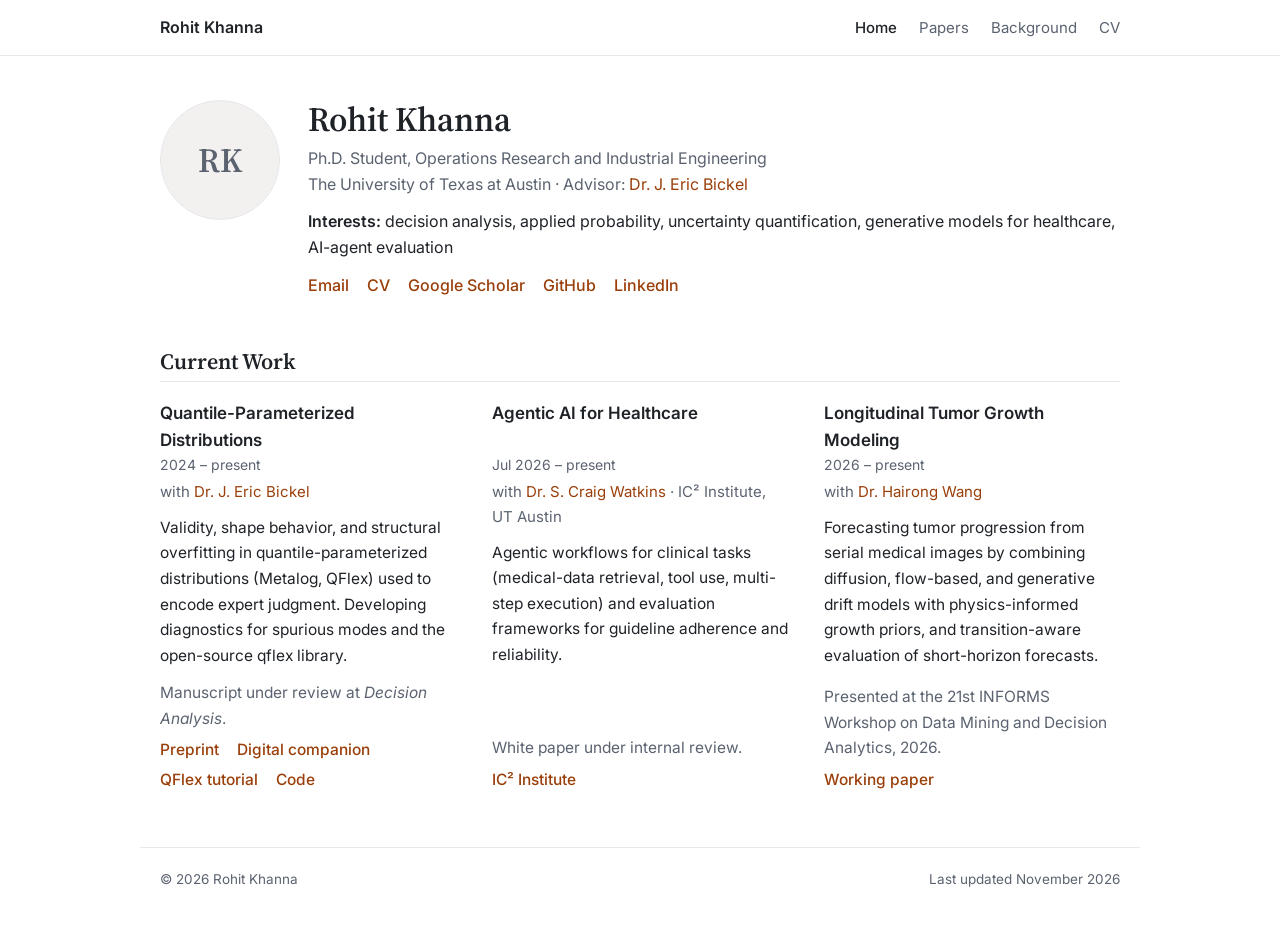
==== commit 85e0c7e1: "Add files via upload" ====
--- a/index.html
+++ b/index.html
@@ -1,790 +1,105 @@
 <!DOCTYPE html>
 <html lang="en">
 <head>
-  <meta charset="UTF-8" />
-  <meta name="viewport" content="width=device-width, initial-scale=1.0" />
-  <title>Rohit Khanna — ML Researcher</title>
-  <meta name="description" content="Rohit Khanna — Machine Learning researcher working where mathematics meets messy data. Diffusion models, distributional modeling, and applied statistics. MS Operations Research, UT Austin." />
+<meta charset="utf-8">
+<meta name="viewport" content="width=device-width, initial-scale=1">
+<title>Rohit Khanna</title>
+<meta name="description" content="Rohit Khanna — Ph.D. student in Operations Research and Industrial Engineering at The University of Texas at Austin.">
+<link rel="preconnect" href="https://fonts.googleapis.com">
+<link rel="preconnect" href="https://fonts.gstatic.com" crossorigin>
+<link href="https://fonts.googleapis.com/css2?family=Source+Serif+4:opsz,wght@8..60,400;8..60,600&family=Inter:wght@400;500;600&display=swap" rel="stylesheet">
+<link rel="stylesheet" href="style.css">
+</head>
+<body class="wide">
 
-  <meta property="og:title" content="Rohit Khanna — ML Researcher" />
-  <meta property="og:description" content="Machine learning research at the intersection of computational statistics, diffusion models, and applied mathematics." />
-  <meta property="og:type" content="website" />
-
-  <link rel="preconnect" href="https://fonts.googleapis.com" />
-  <link rel="preconnect" href="https://fonts.gstatic.com" crossorigin />
-  <link href="https://fonts.googleapis.com/css2?family=Fraunces:opsz,wght@9..144,300;9..144,400;9..144,500;9..144,600;9..144,700&family=Inter:wght@300;400;500;600&family=Space+Mono:wght@400;700&display=swap" rel="stylesheet" />
-
-  <style>
-    /* ───────── Tokens ───────── */
-    :root {
-      --bg:       #0a0a0b;
-      --bg-2:     #0f0f11;
-      --surface:  #141417;
-      --surface-2:#1a1a1f;
-      --border:   #26262c;
-      --border-2: #34343c;
-      --text:     #f3f2ee;
-      --muted:    #a3a39c;
-      --faint:    #6b6b64;
-      --accent:   #f5b13d;
-      --accent-2: #ffce7a;
-      --accent-dim:#3a2f17;
-      --maxw:     1180px;
-      --mono:     'Space Mono', ui-monospace, monospace;
-      --serif:    'Fraunces', Georgia, serif;
-      --sans:     'Inter', system-ui, sans-serif;
-    }
-
-    *, *::before, *::after { box-sizing: border-box; margin: 0; padding: 0; }
-    html { scroll-behavior: smooth; -webkit-font-smoothing: antialiased; }
-    body {
-      background: var(--bg);
-      color: var(--text);
-      font-family: var(--sans);
-      font-size: 17px;
-      line-height: 1.6;
-      overflow-x: hidden;
-    }
-    a { color: inherit; text-decoration: none; }
-    ul { list-style: none; }
-    ::selection { background: var(--accent); color: #0a0a0b; }
-
-    /* ambient glow */
-    body::before {
-      content: '';
-      position: fixed;
-      top: -30vh; left: 50%;
-      transform: translateX(-50%);
-      width: 90vw; height: 70vh;
-      background: radial-gradient(ellipse at center, rgba(245,177,61,.10), transparent 70%);
-      pointer-events: none;
-      z-index: 0;
-    }
-
-    .wrap { max-width: var(--maxw); margin: 0 auto; padding: 0 clamp(1.25rem, 5vw, 3.5rem); position: relative; z-index: 1; }
-
-    .mono {
-      font-family: var(--mono);
-      font-size: .72rem;
-      letter-spacing: .1em;
-      text-transform: uppercase;
-      color: var(--accent);
-    }
-
-    /* ───────── Nav ───────── */
-    nav {
-      position: fixed; top: 0; left: 0; right: 0;
-      z-index: 100;
-      display: flex; align-items: center; justify-content: space-between;
-      padding: 1.1rem clamp(1.25rem, 5vw, 3.5rem);
-      background: rgba(10,10,11,.6);
-      backdrop-filter: blur(14px);
-      border-bottom: 1px solid transparent;
-      transition: border-color .3s, background .3s;
-    }
-    nav.scrolled { border-bottom-color: var(--border); background: rgba(10,10,11,.85); }
-    .nav-mark {
-      font-family: var(--serif);
-      font-weight: 600;
-      font-size: 1.15rem;
-      letter-spacing: -.01em;
-      display: flex; align-items: center; gap: .55rem;
-    }
-    .nav-mark .blip { width: 7px; height: 7px; border-radius: 50%; background: var(--accent); box-shadow: 0 0 12px var(--accent); }
-    .nav-links { display: flex; gap: 2rem; align-items: center; }
-    .nav-links a {
-      font-family: var(--mono);
-      font-size: .73rem;
-      letter-spacing: .06em;
-      text-transform: uppercase;
-      color: var(--muted);
-      transition: color .2s;
-      position: relative;
-    }
-    .nav-links a::after {
-      content: ''; position: absolute; left: 0; bottom: -5px;
-      width: 0; height: 1px; background: var(--accent); transition: width .25s;
-    }
-    .nav-links a:hover { color: var(--text); }
-    .nav-links a:hover::after { width: 100%; }
-    .nav-num { color: var(--faint); margin-right: .35rem; }
-    .hamburger { display: none; flex-direction: column; gap: 5px; cursor: pointer; padding: 4px; }
-    .hamburger span { width: 24px; height: 2px; background: var(--text); border-radius: 2px; transition: .25s; }
-
-    /* ───────── Hero ───────── */
-    header {
-      min-height: 100vh;
-      display: flex; flex-direction: column; justify-content: center;
-      padding: 8rem 0 4rem;
-      position: relative;
-    }
-    .hero-status {
-      display: inline-flex; align-items: center; gap: .6rem;
-      font-family: var(--mono); font-size: .72rem; letter-spacing: .08em;
-      color: var(--muted); margin-bottom: 2.5rem;
-      text-transform: uppercase;
-    }
-    .pulse {
-      width: 8px; height: 8px; border-radius: 50%; background: #4ade80;
-      box-shadow: 0 0 0 0 rgba(74,222,128,.6);
-      animation: pulse 2s infinite;
-    }
-    @keyframes pulse {
-      0% { box-shadow: 0 0 0 0 rgba(74,222,128,.5); }
-      70% { box-shadow: 0 0 0 8px rgba(74,222,128,0); }
-      100% { box-shadow: 0 0 0 0 rgba(74,222,128,0); }
-    }
-    h1.hero-name {
-      font-family: var(--serif);
-      font-weight: 400;
-      font-size: clamp(3.5rem, 14vw, 11rem);
-      line-height: .92;
-      letter-spacing: -.03em;
-      margin-bottom: 1.8rem;
-    }
-    h1.hero-name .ln2 { color: var(--faint); }
-    h1.hero-name .ln2 em { font-style: italic; color: var(--accent); }
-    .hero-tag {
-      font-size: clamp(1.05rem, 2.2vw, 1.45rem);
-      color: var(--muted);
-      max-width: 30ch;
-      line-height: 1.45;
-      margin-bottom: 3rem;
-      font-weight: 300;
-    }
-    .hero-tag strong { color: var(--text); font-weight: 500; }
-    .hero-row {
-      display: flex; flex-wrap: wrap; gap: 2.5rem; align-items: center;
-    }
-    .btn {
-      display: inline-flex; align-items: center; gap: .6rem;
-      font-family: var(--mono); font-size: .8rem; letter-spacing: .04em;
-      padding: .95rem 1.6rem; border-radius: 100px;
-      background: var(--accent); color: #0a0a0b; font-weight: 700;
-      transition: transform .2s, box-shadow .2s; text-transform: uppercase;
-    }
-    .btn:hover { transform: translateY(-2px); box-shadow: 0 10px 30px rgba(245,177,61,.25); }
-    .btn svg { width: 15px; height: 15px; fill: currentColor; }
-    .hero-socials { display: flex; gap: 1.5rem; }
-    .hero-socials a {
-      font-family: var(--mono); font-size: .76rem; color: var(--muted);
-      display: inline-flex; align-items: center; gap: .4rem; transition: color .2s;
-    }
-    .hero-socials a:hover { color: var(--accent); }
-    .hero-socials svg { width: 16px; height: 16px; fill: currentColor; }
-    .scroll-cue {
-      position: absolute; bottom: 2.5rem; left: clamp(1.25rem, 5vw, 3.5rem);
-      font-family: var(--mono); font-size: .68rem; letter-spacing: .12em;
-      color: var(--faint); text-transform: uppercase;
-      display: flex; align-items: center; gap: .7rem;
-    }
-    .scroll-cue .line { width: 40px; height: 1px; background: var(--border-2); position: relative; overflow: hidden; }
-    .scroll-cue .line::after { content:''; position:absolute; left:-40px; top:0; width:40px; height:1px; background: var(--accent); animation: slide 2.2s infinite; }
-    @keyframes slide { 0%{left:-40px} 100%{left:40px} }
-
-    /* ───────── Section scaffold ───────── */
-    section { padding: 7rem 0; position: relative; }
-    .sec-head { display: flex; align-items: baseline; gap: 1rem; margin-bottom: 3.5rem; }
-    .sec-num {
-      font-family: var(--mono); font-size: .78rem; color: var(--accent);
-      letter-spacing: .05em;
-    }
-    .sec-title {
-      font-family: var(--serif); font-weight: 400;
-      font-size: clamp(1.9rem, 5vw, 3rem); line-height: 1.05;
-      letter-spacing: -.02em;
-    }
-    .sec-title em { font-style: italic; color: var(--accent); }
-    .rule { height: 1px; background: var(--border); flex: 1; align-self: center; opacity: .6; }
-
-    /* ───────── About ───────── */
-    .about-grid { display: grid; grid-template-columns: 1.5fr 1fr; gap: 4rem; align-items: start; }
-    .about-lead {
-      font-family: var(--serif); font-weight: 300;
-      font-size: clamp(1.4rem, 3vw, 2rem); line-height: 1.4;
-      letter-spacing: -.01em; margin-bottom: 1.8rem;
-    }
-    .about-lead em { font-style: italic; color: var(--accent); }
-    .about-body p { color: var(--muted); font-weight: 300; margin-bottom: 1.1rem; }
-    .about-body p:last-child { margin-bottom: 0; }
-    .about-body strong { color: var(--text); font-weight: 500; }
-    .about-side {
-      border-left: 1px solid var(--border); padding-left: 2rem;
-    }
-    .about-side h4 { font-family: var(--mono); font-size: .7rem; letter-spacing: .1em; text-transform: uppercase; color: var(--faint); margin-bottom: 1.2rem; }
-    .about-side ul { display: flex; flex-direction: column; gap: 1rem; }
-    .about-side li { font-size: .92rem; color: var(--muted); padding-left: 1.1rem; position: relative; }
-    .about-side li::before { content: '→'; position: absolute; left: 0; color: var(--accent); }
-    .about-side li strong { color: var(--text); font-weight: 500; display: block; }
-
-    /* ───────── Project clusters ───────── */
-    .cluster { border-top: 1px solid var(--border); padding: 2.8rem 0; }
-    .cluster:last-of-type { border-bottom: 1px solid var(--border); }
-    .cluster-grid { display: grid; grid-template-columns: 0.85fr 1.15fr; gap: 3rem; }
-    .cluster-head .cluster-kicker { font-family: var(--mono); font-size: .7rem; letter-spacing: .1em; text-transform: uppercase; color: var(--accent); margin-bottom: .9rem; display:block; }
-    .cluster-head h3 {
-      font-family: var(--serif); font-weight: 400;
-      font-size: clamp(1.5rem, 3.2vw, 2.1rem); line-height: 1.1;
-      letter-spacing: -.02em; margin-bottom: 1rem;
-    }
-    .cluster-head p { color: var(--muted); font-size: .95rem; font-weight: 300; max-width: 38ch; }
-    .repo-list { display: flex; flex-direction: column; }
-    .repo {
-      display: flex; align-items: flex-start; gap: 1rem;
-      padding: 1.15rem 0; border-bottom: 1px solid var(--border);
-      transition: padding-left .25s; position: relative;
-    }
-    .repo:last-child { border-bottom: none; }
-    .repo::before {
-      content: ''; position: absolute; left: -1rem; top: 50%; transform: translateY(-50%);
-      width: 0; height: 60%; background: var(--accent); transition: width .25s; border-radius: 2px;
-    }
-    .repo:hover { padding-left: 1rem; }
-    .repo:hover::before { width: 3px; }
-    .repo-main { flex: 1; min-width: 0; }
-    .repo-name {
-      font-family: var(--mono); font-size: .92rem; font-weight: 700;
-      color: var(--text); display: inline-flex; align-items: center; gap: .5rem;
-      transition: color .2s;
-    }
-    .repo:hover .repo-name { color: var(--accent); }
-    .repo-fork { font-family: var(--mono); font-size: .6rem; font-weight: 400; padding: .12rem .4rem; border: 1px solid var(--border-2); border-radius: 4px; color: var(--faint); text-transform: uppercase; }
-    .repo-desc { font-size: .86rem; color: var(--muted); font-weight: 300; margin-top: .35rem; }
-    .repo-arrow { color: var(--faint); transition: transform .25s, color .2s; font-size: 1.1rem; line-height: 1; padding-top: .15rem; }
-    .repo:hover .repo-arrow { color: var(--accent); transform: translate(3px,-3px); }
-
-    .projects-foot { margin-top: 3rem; display: flex; align-items: center; gap: 1.5rem; flex-wrap: wrap; }
-
-    /* ───────── Research threads ───────── */
-    .threads { display: grid; grid-template-columns: repeat(2, 1fr); gap: 1px; background: var(--border); border: 1px solid var(--border); border-radius: 14px; overflow: hidden; }
-    .thread { background: var(--bg); padding: 2.2rem; transition: background .3s; position: relative; }
-    .thread:hover { background: var(--surface); }
-    .thread .t-idx { font-family: var(--mono); font-size: .7rem; color: var(--accent); letter-spacing: .08em; }
-    .thread h3 { font-family: var(--serif); font-weight: 400; font-size: 1.4rem; line-height: 1.2; margin: 1rem 0 .7rem; letter-spacing: -.01em; }
-    .thread p { color: var(--muted); font-size: .9rem; font-weight: 300; }
-    .thread p strong { color: var(--text); font-weight: 500; }
-
-    /* ───────── Experience ───────── */
-    .xp { border-top: 1px solid var(--border); }
-    .xp-row {
-      display: grid; grid-template-columns: 140px 1fr auto; gap: 1.5rem;
-      align-items: baseline; padding: 1.8rem 0; border-bottom: 1px solid var(--border);
-      transition: padding-left .25s; position: relative;
-    }
-    .xp-row::before { content:''; position:absolute; left:-1rem; top:0; bottom:0; width:0; background: var(--accent-dim); transition: width .3s; z-index: -1; }
-    .xp-row:hover { padding-left: 1rem; }
-    .xp-year { font-family: var(--mono); font-size: .76rem; color: var(--faint); }
-    .xp-mid .xp-co { font-family: var(--serif); font-size: 1.5rem; font-weight: 400; letter-spacing: -.01em; }
-    .xp-mid .xp-role { font-size: .92rem; color: var(--accent); font-family: var(--mono); margin-top: .3rem; }
-    .xp-mid .xp-note { font-size: .9rem; color: var(--muted); font-weight: 300; margin-top: .7rem; max-width: 60ch; }
-    .xp-tag { font-family: var(--mono); font-size: .65rem; text-transform: uppercase; letter-spacing: .06em; color: var(--faint); border: 1px solid var(--border-2); padding: .25rem .6rem; border-radius: 100px; white-space: nowrap; }
-
-    /* ───────── Education ───────── */
-    .edu-grid { display: grid; grid-template-columns: 1fr 1fr; gap: 1.5rem; }
-    .edu { border: 1px solid var(--border); border-radius: 14px; padding: 2rem; transition: border-color .3s, transform .3s; }
-    .edu:hover { border-color: var(--border-2); transform: translateY(-3px); }
-    .edu .edu-year { font-family: var(--mono); font-size: .72rem; color: var(--accent); letter-spacing: .06em; }
-    .edu h3 { font-family: var(--serif); font-size: 1.5rem; font-weight: 400; margin: .9rem 0 .3rem; letter-spacing: -.01em; }
-    .edu .edu-deg { font-size: .95rem; color: var(--text); margin-bottom: 1rem; }
-    .edu p { font-size: .88rem; color: var(--muted); font-weight: 300; }
-    .edu p strong { color: var(--text); font-weight: 500; }
-
-    /* ───────── Skills ───────── */
-    .skills-grid { display: grid; grid-template-columns: repeat(2, 1fr); gap: 2.5rem 4rem; }
-    .skills-group h4 { font-family: var(--mono); font-size: .72rem; letter-spacing: .1em; text-transform: uppercase; color: var(--faint); margin-bottom: 1.2rem; display:flex; align-items:center; gap:.6rem; }
-    .skills-group h4::before { content:''; width: 18px; height: 1px; background: var(--accent); }
-    .chips { display: flex; flex-wrap: wrap; gap: .55rem; }
-    .chip {
-      font-family: var(--mono); font-size: .78rem; color: var(--muted);
-      padding: .45rem .85rem; border: 1px solid var(--border); border-radius: 8px;
-      transition: all .2s; background: var(--bg-2);
-    }
-    .chip:hover { border-color: var(--accent); color: var(--accent); transform: translateY(-2px); }
-
-    /* ───────── Writing ───────── */
-    .writing-box {
-      border: 1px solid var(--border); border-radius: 16px; padding: 3.5rem;
-      display: flex; align-items: center; justify-content: space-between; gap: 2rem;
-      background: linear-gradient(120deg, var(--surface), var(--bg));
-      flex-wrap: wrap;
-    }
-    .writing-box h3 { font-family: var(--serif); font-size: 1.8rem; font-weight: 400; margin-bottom: .6rem; }
-    .writing-box p { color: var(--muted); font-weight: 300; max-width: 44ch; }
-    .writing-box .wb-soon { font-family: var(--mono); font-size: .7rem; letter-spacing: .1em; text-transform: uppercase; color: var(--accent); border: 1px solid var(--accent-dim); padding: .5rem 1rem; border-radius: 100px; white-space: nowrap; }
-
-    /* ───────── Contact ───────── */
-    #contact { text-align: center; padding: 9rem 0; }
-    #contact .c-kicker { font-family: var(--mono); font-size: .75rem; letter-spacing: .1em; text-transform: uppercase; color: var(--accent); margin-bottom: 1.5rem; }
-    #contact h2 {
-      font-family: var(--serif); font-weight: 400;
-      font-size: clamp(2.5rem, 8vw, 5.5rem); line-height: 1; letter-spacing: -.03em; margin-bottom: 1.5rem;
-    }
-    #contact h2 em { font-style: italic; color: var(--accent); }
-    .c-mail {
-      display: inline-block; font-family: var(--serif); font-size: clamp(1.2rem, 3vw, 1.8rem);
-      color: var(--muted); border-bottom: 1px solid var(--border-2); padding-bottom: .3rem;
-      transition: color .2s, border-color .2s; margin-bottom: 3rem;
-    }
-    .c-mail:hover { color: var(--accent); border-color: var(--accent); }
-    .c-socials { display: flex; justify-content: center; gap: 1rem; flex-wrap: wrap; }
-    .c-soc {
-      display: inline-flex; align-items: center; gap: .5rem;
-      font-family: var(--mono); font-size: .78rem; color: var(--muted);
-      padding: .7rem 1.3rem; border: 1px solid var(--border); border-radius: 100px; transition: all .2s;
-    }
-    .c-soc:hover { border-color: var(--accent); color: var(--accent); }
-    .c-soc svg { width: 16px; height: 16px; fill: currentColor; }
-
-    /* ───────── Footer ───────── */
-    footer {
-      border-top: 1px solid var(--border); padding: 2.5rem clamp(1.25rem,5vw,3.5rem);
-      display: flex; justify-content: space-between; align-items: center; gap: 1rem; flex-wrap: wrap;
-      font-family: var(--mono); font-size: .72rem; color: var(--faint); letter-spacing: .04em;
-    }
-    footer a { color: var(--muted); }
-    footer a:hover { color: var(--accent); }
-
-    /* ───────── Reveal anim ───────── */
-    .reveal { opacity: 0; transform: translateY(24px); transition: opacity .7s cubic-bezier(.2,.7,.2,1), transform .7s cubic-bezier(.2,.7,.2,1); }
-    .reveal.in { opacity: 1; transform: none; }
-
-    /* ───────── Responsive ───────── */
-    @media (max-width: 860px) {
-      .about-grid, .cluster-grid, .threads, .edu-grid, .skills-grid { grid-template-columns: 1fr; }
-      .about-side { border-left: none; border-top: 1px solid var(--border); padding-left: 0; padding-top: 2rem; }
-      .cluster-grid { gap: 1.5rem; }
-      .xp-row { grid-template-columns: 1fr; gap: .5rem; }
-      .xp-tag { justify-self: start; }
-    }
-    @media (max-width: 640px) {
-      .nav-links { display: none; }
-      .nav-links.open {
-        display: flex; flex-direction: column; gap: 1.4rem;
-        position: absolute; top: 100%; left: 0; right: 0;
-        background: var(--bg-2); padding: 1.8rem; border-bottom: 1px solid var(--border);
-      }
-      .hamburger { display: flex; }
-      .hero-row { gap: 1.5rem; }
-    }
-    @media (prefers-reduced-motion: reduce) {
-      .reveal { opacity: 1; transform: none; transition: none; }
-      .pulse, .scroll-cue .line::after { animation: none; }
-      html { scroll-behavior: auto; }
-    }
-  </style>
-</head>
-<body>
-
-<!-- ───── Nav ───── -->
-<nav id="nav">
-  <a href="#top" class="nav-mark"><span class="blip"></span>Rohit Khanna</a>
-  <ul class="nav-links" id="navLinks">
-    <li><a href="#about"><span class="nav-num">01</span>About</a></li>
-    <li><a href="#work"><span class="nav-num">02</span>Work</a></li>
-    <li><a href="#research"><span class="nav-num">03</span>Research</a></li>
-    <li><a href="#experience"><span class="nav-num">04</span>Experience</a></li>
-    <li><a href="#writing"><span class="nav-num">05</span>Writing</a></li>
-    <li><a href="#contact"><span class="nav-num">06</span>Contact</a></li>
-  </ul>
-  <div class="hamburger" id="hamburger" onclick="toggleNav()"><span></span><span></span><span></span></div>
+<nav>
+  <div class="inner">
+    <a class="brand" href="index.html">Rohit Khanna</a>
+    <a class="link active" href="index.html">Home</a>
+    <a class="link" href="papers.html">Papers</a>
+    <a class="link" href="background.html">Background</a>
+    <a class="link" href="Rohit_Khanna_CV.pdf">CV</a>
+  </div>
 </nav>
 
-<!-- ───── Hero ───── -->
-<header id="top">
-  <div class="wrap">
-    <div class="hero-status"><span class="pulse"></span> Available for research & ML roles · 2026</div>
-    <h1 class="hero-name">
-      Rohit<br/>
-      <span class="ln2">Khanna<em>.</em></span>
-    </h1>
-    <p class="hero-tag">
-      Machine learning researcher working where <strong>mathematics meets messy data</strong> — diffusion models, distributional modeling, and applied statistics.
-    </p>
-    <div class="hero-row">
-      <a href="#work" class="btn">
-        Selected Work
-        <svg viewBox="0 0 24 24"><path d="M5 12h14M13 6l6 6-6 6" stroke="currentColor" stroke-width="2.4" fill="none" stroke-linecap="round" stroke-linejoin="round"/></svg>
-      </a>
-      <div class="hero-socials">
-        <a href="https://github.com/rohit5khanna" target="_blank" rel="noopener">
-          <svg viewBox="0 0 24 24"><path d="M12 .297c-6.63 0-12 5.373-12 12 0 5.303 3.438 9.8 8.205 11.385.6.113.82-.258.82-.577 0-.285-.01-1.04-.015-2.04-3.338.724-4.042-1.61-4.042-1.61C4.422 18.07 3.633 17.7 3.633 17.7c-1.087-.744.084-.729.084-.729 1.205.084 1.838 1.236 1.838 1.236 1.07 1.835 2.809 1.305 3.495.998.108-.776.417-1.305.76-1.605-2.665-.3-5.466-1.332-5.466-5.93 0-1.31.465-2.38 1.235-3.22-.135-.303-.54-1.523.105-3.176 0 0 1.005-.322 3.3 1.23.96-.267 1.98-.399 3-.405 1.02.006 2.04.138 3 .405 2.28-1.552 3.285-1.23 3.285-1.23.645 1.653.24 2.873.12 3.176.765.84 1.23 1.91 1.23 3.22 0 4.61-2.805 5.625-5.475 5.92.42.36.81 1.096.81 2.22 0 1.606-.015 2.896-.015 3.286 0 .315.21.69.825.57C20.565 22.092 24 17.592 24 12.297c0-6.627-5.373-12-12-12"/></svg>
-          GitHub
-        </a>
-        <a href="mailto:121rohit5khanna@gmail.com">
-          <svg viewBox="0 0 20 20"><path d="M2.003 5.884L10 9.882l7.997-3.998A2 2 0 0016 4H4a2 2 0 00-1.997 1.884z"/><path d="M18 8.118l-8 4-8-4V14a2 2 0 002 2h12a2 2 0 002-2V8.118z"/></svg>
-          Email
-        </a>
+<main>
+
+  <section class="intro">
+    <!-- To add a photo: replace "RK" below with <img src="photo.jpg" alt="Rohit Khanna"> -->
+    <div class="photo" aria-hidden="true">RK</div>
+    <div>
+      <h1>Rohit Khanna</h1>
+      <p class="role">Ph.D. Student, Operations Research and Industrial Engineering<br>
+        The University of Texas at Austin · Advisor: <a href="https://sites.utexas.edu/bickel/">Dr. J. Eric Bickel</a></p>
+      <p class="interests"><span>Interests:</span> decision analysis, applied probability, uncertainty quantification,
+        generative models for healthcare, AI-agent evaluation</p>
+      <p class="textlinks">
+        <a href="mailto:rk29893@my.utexas.edu">Email</a>
+        <a href="Rohit_Khanna_CV.pdf">CV</a>
+        <a href="https://scholar.google.com/citations?user=XLRZ63kAAAAJ&amp;hl=en">Google Scholar</a>
+        <a href="https://github.com/rohit5khanna">GitHub</a>
+        <a href="https://www.linkedin.com/in/rohit-khanna-17980a112/">LinkedIn</a>
+      </p>
+    </div>
+  </section>
+
+  <section id="current">
+    <h2>Current Work</h2>
+    <div class="columns">
+
+    <div class="item">
+      <div class="item-head">
+        <span class="item-title">Quantile-Parameterized Distributions</span>
+        <span class="item-date">2024 – present</span>
       </div>
-    </div>
-  </div>
-  <div class="scroll-cue"><span class="line"></span> Scroll</div>
-</header>
-
-<!-- ───── About ───── -->
-<section id="about">
-  <div class="wrap">
-    <div class="sec-head reveal">
-      <span class="sec-num">01</span>
-      <h2 class="sec-title">About</h2>
-      <span class="rule"></span>
-    </div>
-    <div class="about-grid">
-      <div class="reveal">
-        <p class="about-lead">
-          I'm a researcher who likes problems where <em>rigorous math collides with noisy, real-world data</em> — and the modeling has to hold up anyway.
-        </p>
-        <div class="about-body">
-          <p>
-            Currently an <strong>MS candidate in Operations Research & Industrial Engineering at UT Austin</strong>, finishing a thesis on the mathematical limits of quantile-parameterized distributions and a new method, QFlex, for modeling complex multimodal data.
-          </p>
-          <p>
-            Before grad school I spent four years as a <strong>Senior Geophysicist at ONGC</strong>, solving large-scale non-linear inverse problems and reconstructing 3D subsurface models from multi-terabyte seismic data. That grounding in physical modeling and inversion is the lens I bring to machine learning today — whether it's diffusion models for tumor growth or robustness testing for vision transformers.
-          </p>
-          <p>
-            I care about <strong>fundamental research, open science, and modeling that's honest about uncertainty.</strong>
-          </p>
-        </div>
-      </div>
-      <div class="about-side reveal">
-        <h4>At a glance</h4>
-        <ul>
-          <li><strong>UT Austin</strong> MS Operations Research · May 2026</li>
-          <li><strong>IIT (ISM) Dhanbad</strong> Integrated M.Tech, Applied Geophysics</li>
-          <li><strong>4 yrs industry</strong> Senior Geophysicist, ONGC</li>
-          <li><strong>Focus</strong> Diffusion models · distributional modeling · causal inference</li>
-          <li><strong>Based in</strong> Austin, TX</li>
-        </ul>
-      </div>
-    </div>
-  </div>
-</section>
-
-<!-- ───── Work (grouped clusters) ───── -->
-<section id="work">
-  <div class="wrap">
-    <div class="sec-head reveal">
-      <span class="sec-num">02</span>
-      <h2 class="sec-title">Selected <em>work</em></h2>
-      <span class="rule"></span>
+      <div class="item-meta">with <a href="https://sites.utexas.edu/bickel/">Dr. J. Eric Bickel</a></div>
+      <p>Validity, shape behavior, and structural overfitting in quantile-parameterized distributions (Metalog, QFlex) used
+        to encode expert judgment. Developing diagnostics for spurious modes and the open-source qflex library.</p>
+      <p class="item-status">Manuscript under review at <em>Decision Analysis</em>.</p>
+      <p class="item-links">
+        <a href="https://papers.ssrn.com/sol3/papers.cfm?abstract_id=7578879">Preprint</a>
+        <a href="https://qpd-bump-hunting.netlify.app/">Digital companion</a>
+        <a href="https://rohit5khanna.github.io/QFlex-tutorial/">QFlex tutorial</a>
+        <a href="https://github.com/rohit5khanna/qflex">Code</a>
+      </p>
     </div>
 
-    <!-- Cluster 1: Tumor / Diffusion -->
-    <div class="cluster reveal">
-      <div class="cluster-grid">
-        <div class="cluster-head">
-          <span class="cluster-kicker">Flagship · Generative Medical Imaging</span>
-          <h3>Tumor Growth Modeling with Diffusion</h3>
-          <p>A research line extending treatment-aware diffusion models with physics-informed priors to forecast glioma growth from longitudinal MRI — spanning the model, the data, and the biophysics.</p>
-        </div>
-        <div class="repo-list">
-          <a href="https://github.com/rohit5khanna/TaDiff-Net_SAILOR" target="_blank" rel="noopener" class="repo">
-            <div class="repo-main">
-              <span class="repo-name">TaDiff-Net_SAILOR <span class="repo-fork">fork</span></span>
-              <div class="repo-desc">Treatment-aware diffusion probabilistic model for longitudinal MRI generation & diffuse glioma growth prediction, with a rebuilt pre-processing pipeline for the SAILOR dataset.</div>
-            </div>
-            <span class="repo-arrow">↗</span>
-          </a>
-          <a href="https://github.com/rohit5khanna/GMD_TumorForecast" target="_blank" rel="noopener" class="repo">
-            <div class="repo-main">
-              <span class="repo-name">GMD_TumorForecast</span>
-              <div class="repo-desc">A generative drifting model for tumor forecasting and generation, blending physics-based dynamics with diffusion.</div>
-            </div>
-            <span class="repo-arrow">↗</span>
-          </a>
-          <a href="https://github.com/rohit5khanna/SyntheticTumorBenchmark" target="_blank" rel="noopener" class="repo">
-            <div class="repo-main">
-              <span class="repo-name">SyntheticTumorBenchmark</span>
-              <div class="repo-desc">A synthetic tumor dataset and benchmark suite for evaluating generative models on longitudinal imaging.</div>
-            </div>
-            <span class="repo-arrow">↗</span>
-          </a>
-          <a href="https://github.com/rohit5khanna/tumor-biophysical-parameter-inference" target="_blank" rel="noopener" class="repo">
-            <div class="repo-main">
-              <span class="repo-name">tumor-biophysical-parameter-inference</span>
-              <div class="repo-desc">Estimating biophysical growth parameters from the SAILOR dataset using physics-based models and Bayesian inference.</div>
-            </div>
-            <span class="repo-arrow">↗</span>
-          </a>
-        </div>
+    <div class="item">
+      <div class="item-head">
+        <span class="item-title">Agentic AI for Healthcare</span>
+        <span class="item-date">Jul 2026 – present</span>
       </div>
+      <div class="item-meta">with <a href="https://experts.utexas.edu/samuel_watkins">Dr. S. Craig Watkins</a> · IC² Institute, UT Austin</div>
+      <p>Agentic workflows for clinical tasks (medical-data retrieval, tool use, multi-step execution) and evaluation
+        frameworks for guideline adherence and reliability.</p>
+      <p class="item-status">White paper under internal review.</p>
+      <p class="item-links">
+        <a href="https://ic2.utexas.edu/research/">IC² Institute</a>
+      </p>
     </div>
 
-    <!-- Cluster 2: Distributional modeling -->
-    <div class="cluster reveal">
-      <div class="cluster-grid">
-        <div class="cluster-head">
-          <span class="cluster-kicker">MS Thesis · Computational Statistics</span>
-          <h3>Distributional Modeling &amp; QFlex</h3>
-          <p>The core of my thesis: probing where quantile-parameterized distributions break down on multimodal, noisy data — and a more flexible alternative for honest risk modeling.</p>
-        </div>
-        <div class="repo-list">
-          <a href="https://github.com/rohit5khanna/qflex" target="_blank" rel="noopener" class="repo">
-            <div class="repo-main">
-              <span class="repo-name">qflex</span>
-              <div class="repo-desc">A Python library to fit the QFlex distribution to data and generate flexible probability distributions for complex, multimodal regimes.</div>
-            </div>
-            <span class="repo-arrow">↗</span>
-          </a>
-        </div>
+    <div class="item">
+      <div class="item-head">
+        <span class="item-title">Longitudinal Tumor Growth Modeling</span>
+        <span class="item-date">2026 – present</span>
       </div>
+      <div class="item-meta">with <a href="https://hairongw.github.io/">Dr. Hairong Wang</a></div>
+      <p>Forecasting tumor progression from serial medical images by combining diffusion, flow-based, and generative drift
+        models with physics-informed growth priors, and transition-aware evaluation of short-horizon forecasts.</p>
+      <p class="item-status">Presented at the 21st INFORMS Workshop on Data Mining and Decision Analytics, 2026.</p>
+      <p class="item-links">
+        <a href="papers.html#tumor">Working paper</a>
+      </p>
     </div>
+    </div>
+  </section>
 
-    <!-- Cluster 3: LLMs & systems -->
-    <div class="cluster reveal">
-      <div class="cluster-grid">
-        <div class="cluster-head">
-          <span class="cluster-kicker">Applied AI · LLMs &amp; Systems</span>
-          <h3>LLMs &amp; Intelligent Systems</h3>
-          <p>Work spanning LLM-driven systems, probabilistic intent modeling, memory, and the kind of resource-constrained experiments that keep modeling honest.</p>
-        </div>
-        <div class="repo-list">
-          <a href="https://github.com/rohit5khanna/llm-intent-cache" target="_blank" rel="noopener" class="repo">
-            <div class="repo-main">
-              <span class="repo-name">llm-intent-cache</span>
-              <div class="repo-desc">Probabilistic user-type & intent detection pipeline using LLMs to pre-warm enterprise caches. Built for the Sabre consulting engagement at UT Austin.</div>
-            </div>
-            <span class="repo-arrow">↗</span>
-          </a>
-          <a href="https://github.com/rohit5khanna/Memosynth--lite" target="_blank" rel="noopener" class="repo">
-            <div class="repo-main">
-              <span class="repo-name">Memosynth-lite</span>
-              <div class="repo-desc">Lightweight memory-synthesis experiments with LLMs — efficient knowledge retention & retrieval in constrained settings.</div>
-            </div>
-            <span class="repo-arrow">↗</span>
-          </a>
-          <a href="https://github.com/rohit5khanna/parameter-golf-testing" target="_blank" rel="noopener" class="repo">
-            <div class="repo-main">
-              <span class="repo-name">parameter-golf-testing <span class="repo-fork">fork</span></span>
-              <div class="repo-desc">Training the smallest capable language model that fits in 16&nbsp;MB — a study in extreme efficiency.</div>
-            </div>
-            <span class="repo-arrow">↗</span>
-          </a>
-          <a href="https://github.com/rohit5khanna/TensorTonic-Solutions" target="_blank" rel="noopener" class="repo">
-            <div class="repo-main">
-              <span class="repo-name">TensorTonic-Solutions</span>
-              <div class="repo-desc">My worked solutions to TensorTonic machine-learning problems.</div>
-            </div>
-            <span class="repo-arrow">↗</span>
-          </a>
-        </div>
-      </div>
-    </div>
-
-    <!-- Cluster 4: Energy markets -->
-    <div class="cluster reveal">
-      <div class="cluster-grid">
-        <div class="cluster-head">
-          <span class="cluster-kicker">Quantitative · Energy Markets</span>
-          <h3>Energy Market Volatility</h3>
-          <p>Bringing probabilistic forecasting to the Texas electricity market — modeling price dynamics and uncertainty where the data is anything but tame.</p>
-        </div>
-        <div class="repo-list">
-          <a href="https://github.com/rohit5khanna/ERCOT_Volatility_Dashboard" target="_blank" rel="noopener" class="repo">
-            <div class="repo-main">
-              <span class="repo-name">ERCOT_Volatility_Dashboard</span>
-              <div class="repo-desc">An interactive dashboard modeling and visualizing electricity-price volatility in the ERCOT market using probabilistic methods.</div>
-            </div>
-            <span class="repo-arrow">↗</span>
-          </a>
-        </div>
-      </div>
-    </div>
-
-    <div class="projects-foot reveal">
-      <a href="https://github.com/rohit5khanna" target="_blank" rel="noopener" class="btn">
-        All repositories
-        <svg viewBox="0 0 24 24"><path d="M5 12h14M13 6l6 6-6 6" stroke="currentColor" stroke-width="2.4" fill="none" stroke-linecap="round" stroke-linejoin="round"/></svg>
-      </a>
-      <span class="mono">github.com/rohit5khanna</span>
-    </div>
-  </div>
-</section>
-
-<!-- ───── Research ───── -->
-<section id="research">
-  <div class="wrap">
-    <div class="sec-head reveal">
-      <span class="sec-num">03</span>
-      <h2 class="sec-title">Research <em>threads</em></h2>
-      <span class="rule"></span>
-    </div>
-    <div class="threads reveal">
-      <div class="thread">
-        <span class="t-idx">/ 01</span>
-        <h3>Quantile-Parameterized Distributions</h3>
-        <p>Investigating the mathematical limitations of <strong>QPDs</strong> for complex, multimodal empirical distributions — and validating the <strong>QFlex</strong> method for risk modeling under noisy regimes.</p>
-      </div>
-      <div class="thread">
-        <span class="t-idx">/ 02</span>
-        <h3>Longitudinal Tumor Growth</h3>
-        <p>Extending the <strong>TaDiff</strong> diffusion framework with physics-informed ODE priors, testing flow-based and generative drift models for glioma growth prediction.</p>
-      </div>
-      <div class="thread">
-        <span class="t-idx">/ 03</span>
-        <h3>Vision Transformer Robustness</h3>
-        <p>Stress-testing <strong>ChangeFormer</strong> and deep architectures on high-resolution satellite imagery — evaluating change detection under perturbations and domain shift.</p>
-      </div>
-      <div class="thread">
-        <span class="t-idx">/ 04</span>
-        <h3>Uncertainty in Energy Markets</h3>
-        <p>Probabilistic modeling of <strong>ERCOT</strong> electricity-price volatility, capturing tail risk and regime dynamics in a notoriously noisy market.</p>
-      </div>
-    </div>
-  </div>
-</section>
-
-<!-- ───── Experience ───── -->
-<section id="experience">
-  <div class="wrap">
-    <div class="sec-head reveal">
-      <span class="sec-num">04</span>
-      <h2 class="sec-title">Experience</h2>
-      <span class="rule"></span>
-    </div>
-    <div class="xp reveal">
-      <div class="xp-row">
-        <div class="xp-year">2025</div>
-        <div class="xp-mid">
-          <div class="xp-co">AllyIn.Ai</div>
-          <div class="xp-role">Model Research Scientist Intern</div>
-          <div class="xp-note">Designed LLM-inference benchmarking frameworks on H100/A100 GPUs to optimize energy-per-token; architected a production Graph-RAG system with a fault-tolerant hybrid retrieval pipeline.</div>
-        </div>
-        <div class="xp-tag">Internship</div>
-      </div>
-      <div class="xp-row">
-        <div class="xp-year">2024</div>
-        <div class="xp-mid">
-          <div class="xp-co">Sabre</div>
-          <div class="xp-role">Consulting Project · UT Austin</div>
-          <div class="xp-note">Engineered a self-adjusting enterprise cache simulator with an LLM-driven intent predictor and ML demand forecasting for dynamic TTL — outperforming standard LRU.</div>
-        </div>
-        <div class="xp-tag">Consulting</div>
-      </div>
-      <div class="xp-row">
-        <div class="xp-year">2020 — 2024</div>
-        <div class="xp-mid">
-          <div class="xp-co">Oil &amp; Natural Gas Corporation</div>
-          <div class="xp-role">Senior Geophysicist · Applied Math &amp; Data</div>
-          <div class="xp-note">Solved non-linear inverse problems to reconstruct subsurface properties; built 3D models from multi-terabyte seismic data using Fourier methods, spectral decomposition, and Python/SQL automation.</div>
-        </div>
-        <div class="xp-tag">Full-time</div>
-      </div>
-    </div>
-
-    <!-- Education -->
-    <div style="margin-top:4.5rem;" class="reveal">
-      <h4 class="mono" style="margin-bottom:1.5rem;color:var(--faint);">Education</h4>
-      <div class="edu-grid">
-        <div class="edu">
-          <span class="edu-year">2024 — 2026</span>
-          <h3>UT Austin</h3>
-          <div class="edu-deg">MS, Operations Research &amp; Industrial Engineering</div>
-          <p><strong>Thesis:</strong> Limits of QPDs for multimodal distributions; validating QFlex for risk modeling. <strong>Coursework:</strong> Stochastic Processes, Deep Learning, Simulation, Decision Analysis, MDPs.</p>
-        </div>
-        <div class="edu">
-          <span class="edu-year">2015 — 2020</span>
-          <h3>IIT (ISM) Dhanbad</h3>
-          <div class="edu-deg">Integrated M.Tech, Applied Geophysics</div>
-          <p>Signal processing, inversion theory, numerical modeling & time series. Capstone: well-log data imputation with XGBoost and RNNs.</p>
-        </div>
-      </div>
-    </div>
-
-    <!-- Skills -->
-    <div style="margin-top:4.5rem;" class="reveal">
-      <h4 class="mono" style="margin-bottom:2rem;color:var(--faint);">Toolkit</h4>
-      <div class="skills-grid">
-        <div class="skills-group">
-          <h4>Machine Learning</h4>
-          <div class="chips">
-            <span class="chip">PyTorch</span><span class="chip">Diffusion Models</span><span class="chip">Transformers / LLMs</span><span class="chip">Graph-RAG</span><span class="chip">XGBoost</span><span class="chip">LightGBM</span><span class="chip">scikit-learn</span>
-          </div>
-        </div>
-        <div class="skills-group">
-          <h4>Statistics &amp; Math</h4>
-          <div class="chips">
-            <span class="chip">Probabilistic Modeling</span><span class="chip">Bayesian Methods</span><span class="chip">Stochastic Processes</span><span class="chip">Causal Inference</span><span class="chip">Inverse Problems</span><span class="chip">Time Series</span>
-          </div>
-        </div>
-        <div class="skills-group">
-          <h4>Computing</h4>
-          <div class="chips">
-            <span class="chip">Python</span><span class="chip">SQL</span><span class="chip">C++</span><span class="chip">Docker</span><span class="chip">AWS</span><span class="chip">HPC / Cluster</span><span class="chip">Git</span>
-          </div>
-        </div>
-        <div class="skills-group">
-          <h4>Libraries &amp; Tools</h4>
-          <div class="chips">
-            <span class="chip">NumPy</span><span class="chip">Pandas</span><span class="chip">SciPy</span><span class="chip">Plotly</span><span class="chip">Jupyter</span><span class="chip">LaTeX</span>
-          </div>
-        </div>
-      </div>
-    </div>
-  </div>
-</section>
-
-<!-- ───── Writing ───── -->
-<section id="writing">
-  <div class="wrap">
-    <div class="sec-head reveal">
-      <span class="sec-num">05</span>
-      <h2 class="sec-title">Writing</h2>
-      <span class="rule"></span>
-    </div>
-    <div class="writing-box reveal">
-      <div>
-        <h3>Essays &amp; notes — in progress</h3>
-        <p>I'm writing about distributional modeling, diffusion, and the messy reality of doing research. The first pieces land here soon.</p>
-      </div>
-      <span class="wb-soon">Coming soon</span>
-    </div>
-  </div>
-</section>
-
-<!-- ───── Contact ───── -->
-<section id="contact">
-  <div class="wrap">
-    <p class="c-kicker reveal">06 — Contact</p>
-    <h2 class="reveal">Let's build<br/>something <em>real</em>.</h2>
-    <a href="mailto:121rohit5khanna@gmail.com" class="c-mail reveal">121rohit5khanna@gmail.com</a>
-    <div class="c-socials reveal">
-      <a href="https://github.com/rohit5khanna" target="_blank" rel="noopener" class="c-soc">
-        <svg viewBox="0 0 24 24"><path d="M12 .297c-6.63 0-12 5.373-12 12 0 5.303 3.438 9.8 8.205 11.385.6.113.82-.258.82-.577 0-.285-.01-1.04-.015-2.04-3.338.724-4.042-1.61-4.042-1.61C4.422 18.07 3.633 17.7 3.633 17.7c-1.087-.744.084-.729.084-.729 1.205.084 1.838 1.236 1.838 1.236 1.07 1.835 2.809 1.305 3.495.998.108-.776.417-1.305.76-1.605-2.665-.3-5.466-1.332-5.466-5.93 0-1.31.465-2.38 1.235-3.22-.135-.303-.54-1.523.105-3.176 0 0 1.005-.322 3.3 1.23.96-.267 1.98-.399 3-.405 1.02.006 2.04.138 3 .405 2.28-1.552 3.285-1.23 3.285-1.23.645 1.653.24 2.873.12 3.176.765.84 1.23 1.91 1.23 3.22 0 4.61-2.805 5.625-5.475 5.92.42.36.81 1.096.81 2.22 0 1.606-.015 2.896-.015 3.286 0 .315.21.69.825.57C20.565 22.092 24 17.592 24 12.297c0-6.627-5.373-12-12-12"/></svg>
-        GitHub
-      </a>
-      <a href="https://www.linkedin.com/in/rohit-khanna" target="_blank" rel="noopener" class="c-soc">
-        <svg viewBox="0 0 24 24"><path d="M20.447 20.452h-3.554v-5.569c0-1.328-.027-3.037-1.852-3.037-1.853 0-2.136 1.445-2.136 2.939v5.667H9.351V9h3.414v1.561h.046c.477-.9 1.637-1.85 3.37-1.85 3.601 0 4.267 2.37 4.267 5.455v6.286zM5.337 7.433a2.062 2.062 0 01-2.063-2.065 2.064 2.064 0 112.063 2.065zm1.782 13.019H3.555V9h3.564v11.452zM22.225 0H1.771C.792 0 0 .774 0 1.729v20.542C0 23.227.792 24 1.771 24h20.451C23.2 24 24 23.227 24 22.271V1.729C24 .774 23.2 0 22.222 0h.003z"/></svg>
-        LinkedIn
-      </a>
-      <a href="mailto:121rohit5khanna@gmail.com" class="c-soc">
-        <svg viewBox="0 0 20 20"><path d="M2.003 5.884L10 9.882l7.997-3.998A2 2 0 0016 4H4a2 2 0 00-1.997 1.884z"/><path d="M18 8.118l-8 4-8-4V14a2 2 0 002 2h12a2 2 0 002-2V8.118z"/></svg>
-        Email
-      </a>
-    </div>
-  </div>
-</section>
+</main>
 
 <footer>
   <span>© 2026 Rohit Khanna</span>
-  <span>Austin, TX</span>
-  <span>Built by hand · <a href="https://github.com/rohit5khanna" target="_blank" rel="noopener">Source</a></span>
+  <span>Last updated November 2026</span>
 </footer>
-
-<script>
-  // mobile nav
-  function toggleNav(){ document.getElementById('navLinks').classList.toggle('open'); }
-  document.querySelectorAll('#navLinks a').forEach(a => a.addEventListener('click', () => document.getElementById('navLinks').classList.remove('open')));
-
-  // nav border on scroll
-  const nav = document.getElementById('nav');
-  addEventListener('scroll', () => nav.classList.toggle('scrolled', scrollY > 40));
-
-  // reveal on scroll
-  const io = new IntersectionObserver((entries) => {
-    entries.forEach(e => { if (e.isIntersecting) { e.target.classList.add('in'); io.unobserve(e.target); } });
-  }, { threshold: 0.12, rootMargin: '0px 0px -60px 0px' });
-  document.querySelectorAll('.reveal').forEach(el => io.observe(el));
-</script>
 
 </body>
 </html>
--- a/style.css
+++ b/style.css
@@ -0,0 +1,118 @@
+:root {
+  --bg: #ffffff;
+  --text: #1f2328;
+  --muted: #5b6370;
+  --line: #e6e8eb;
+  --accent: #9a3f0a;
+  --max: 760px;
+}
+@media (prefers-color-scheme: dark) {
+  :root { --bg: #15171a; --text: #e6e6e6; --muted: #a0a6ad; --line: #2c3036; --accent: #f0915a; }
+}
+* { box-sizing: border-box; }
+body {
+  margin: 0; background: var(--bg); color: var(--text);
+  font: 16px/1.65 "Inter", system-ui, -apple-system, "Segoe UI", sans-serif;
+}
+a { color: var(--accent); text-decoration: none; }
+a:hover { text-decoration: underline; }
+
+/* Navigation */
+nav { border-bottom: 1px solid var(--line); }
+nav .inner {
+  max-width: var(--max); margin: 0 auto; padding: 14px 20px;
+  display: flex; gap: 22px; align-items: baseline; flex-wrap: wrap;
+}
+nav .brand { font-weight: 600; color: var(--text); margin-right: auto; }
+nav a.link { color: var(--muted); font-size: 15px; }
+nav a.link:hover { color: var(--accent); text-decoration: none; }
+nav a.link.active { color: var(--text); font-weight: 500; }
+
+main { max-width: var(--max); margin: 0 auto; padding: 44px 20px 48px; }
+
+h1 { font: 600 34px/1.15 "Source Serif 4", Georgia, serif; margin: 0 0 6px; }
+h2 {
+  font: 600 22px/1.3 "Source Serif 4", Georgia, serif;
+  margin: 0 0 18px; padding-bottom: 6px; border-bottom: 1px solid var(--line);
+}
+section { margin-top: 48px; }
+section:first-of-type { margin-top: 0; }
+p { margin: 0 0 10px; }
+.section-note { color: var(--muted); margin: 0 0 18px; }
+
+/* Intro */
+.intro { display: flex; gap: 28px; align-items: flex-start; }
+.photo {
+  flex: 0 0 120px; width: 120px; height: 120px; border-radius: 50%;
+  background: #f3f1ef; color: var(--muted); border: 1px solid var(--line);
+  display: flex; align-items: center; justify-content: center; overflow: hidden;
+  font: 600 34px "Source Serif 4", Georgia, serif;
+}
+@media (prefers-color-scheme: dark) { .photo { background: #1f2226; } }
+.photo img { width: 100%; height: 100%; object-fit: cover; }
+.role { color: var(--muted); margin: 0 0 10px; }
+.interests { margin: 0 0 12px; }
+.interests span { font-weight: 600; }
+.textlinks, .item-links { display: flex; flex-wrap: wrap; gap: 4px 18px; margin: 0; font-weight: 500; }
+.item-links { font-size: 15px; }
+
+/* Items (projects, entries) */
+.item { margin-bottom: 30px; }
+.item:last-child { margin-bottom: 0; }
+.item-head { display: flex; justify-content: space-between; gap: 16px; align-items: baseline; }
+.item-title { font-weight: 600; font-size: 17px; }
+.item-date { color: var(--muted); font-size: 14.5px; white-space: nowrap; }
+.item-meta { color: var(--muted); font-size: 15px; margin-bottom: 6px; }
+.item p { margin-bottom: 6px; }
+.item-status { color: var(--muted); font-size: 15px; }
+
+/* Papers */
+.paper { margin-bottom: 24px; }
+.paper-title { font-weight: 600; }
+.paper-authors { font-size: 15px; }
+.paper-venue { color: var(--muted); font-size: 15px; margin-bottom: 4px; }
+
+/* Timeline */
+.timeline { list-style: none; margin: 0; padding: 0; }
+.timeline li { display: grid; grid-template-columns: 120px 1fr; gap: 16px; padding: 6px 0; }
+.timeline .yrs { color: var(--muted); font-size: 15px; }
+.timeline .detail { color: var(--muted); font-size: 15px; }
+.plain { padding-left: 20px; margin: 0; }
+.plain li { margin-bottom: 4px; }
+
+/* Home page: wider layout with projects in columns */
+body.wide { --max: 1000px; }
+.columns { display: grid; grid-template-columns: repeat(3, 1fr); gap: 36px; }
+.columns .item {
+  display: flex; flex-direction: column; margin: 0;
+}
+.columns .item-head { flex-direction: column; gap: 0; }
+.columns .item-title { min-height: 3.1em; line-height: 1.55; }
+.columns .item-date { font-size: 14px; }
+.columns .item-meta { margin: 4px 0 10px; }
+.columns .item p { font-size: 15.5px; }
+.columns .item-status { margin-top: auto; padding-top: 6px; font-size: 14.5px; }
+.columns .item-links { font-size: 14.5px; }
+
+@media (max-width: 860px) {
+  .columns { grid-template-columns: 1fr; gap: 30px; }
+  .columns .item-status { margin-top: 0; padding-top: 0; }
+  .columns .item-title { min-height: 0; }
+}
+
+footer {
+  max-width: var(--max); margin: 0 auto; padding: 20px 20px 40px;
+  color: var(--muted); font-size: 13.5px; border-top: 1px solid var(--line);
+  display: flex; justify-content: space-between; flex-wrap: wrap; gap: 10px;
+}
+
+@media (max-width: 600px) {
+  main { padding-top: 30px; }
+  nav .inner { gap: 14px; }
+  nav a.link { font-size: 14px; }
+  .intro { flex-direction: column; gap: 16px; }
+  .photo { width: 96px; height: 96px; flex-basis: 96px; font-size: 28px; }
+  h1 { font-size: 29px; }
+  .item-head { flex-direction: column; gap: 0; }
+  .timeline li { grid-template-columns: 1fr; gap: 0; padding: 8px 0; }
+}
